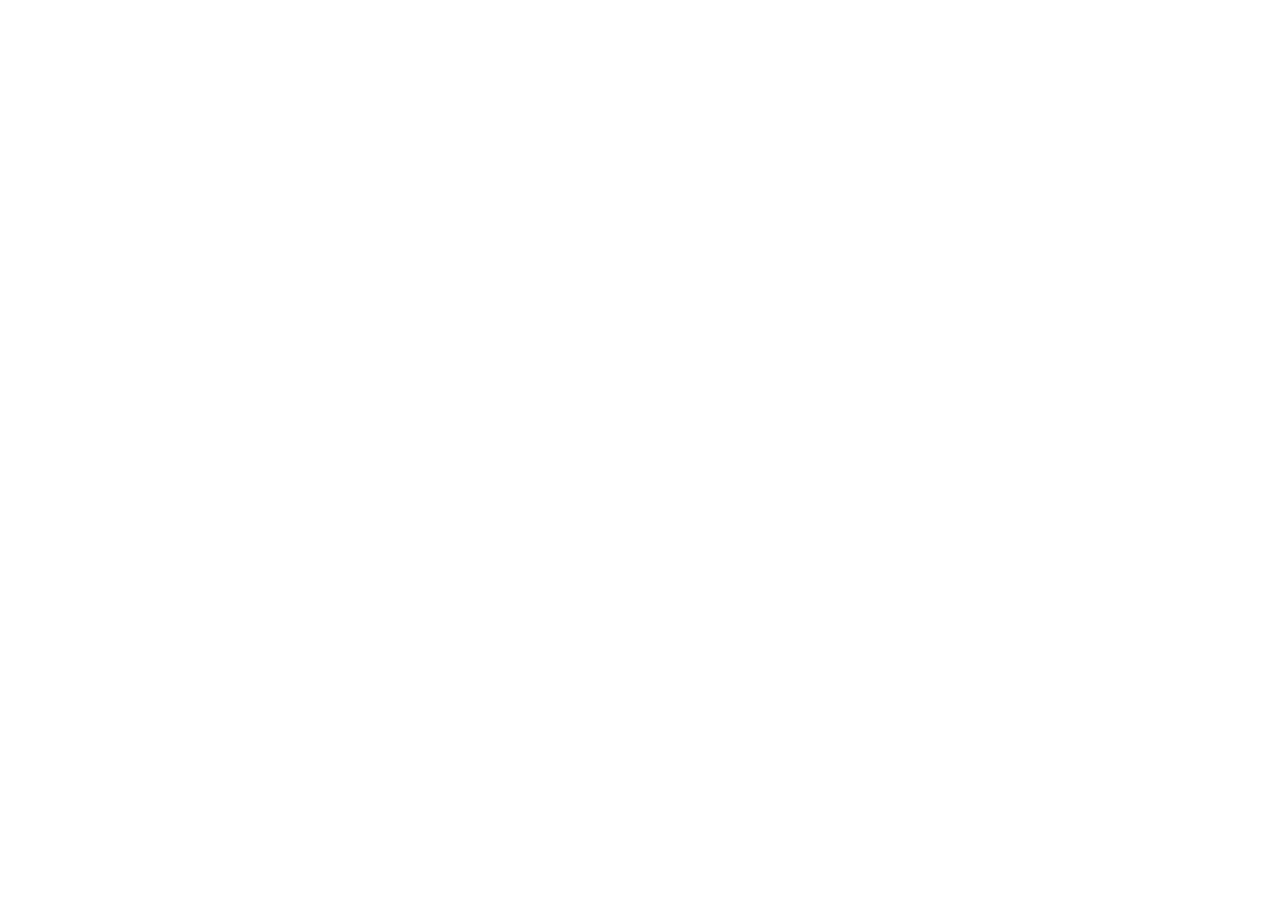
==== plants/index.html @ 45070f8b "init: create new project_plants" ====
<!DOCTYPE html>
<html lang="en">
<head>
    <meta charset="UTF-8">
    <meta http-equiv="X-UA-Compatible" content="IE=edge">
    <meta name="viewport" content="width=device-width, initial-scale=1.0">
    <title>Plants</title>
</head>
<body>
    
</body>
</html>
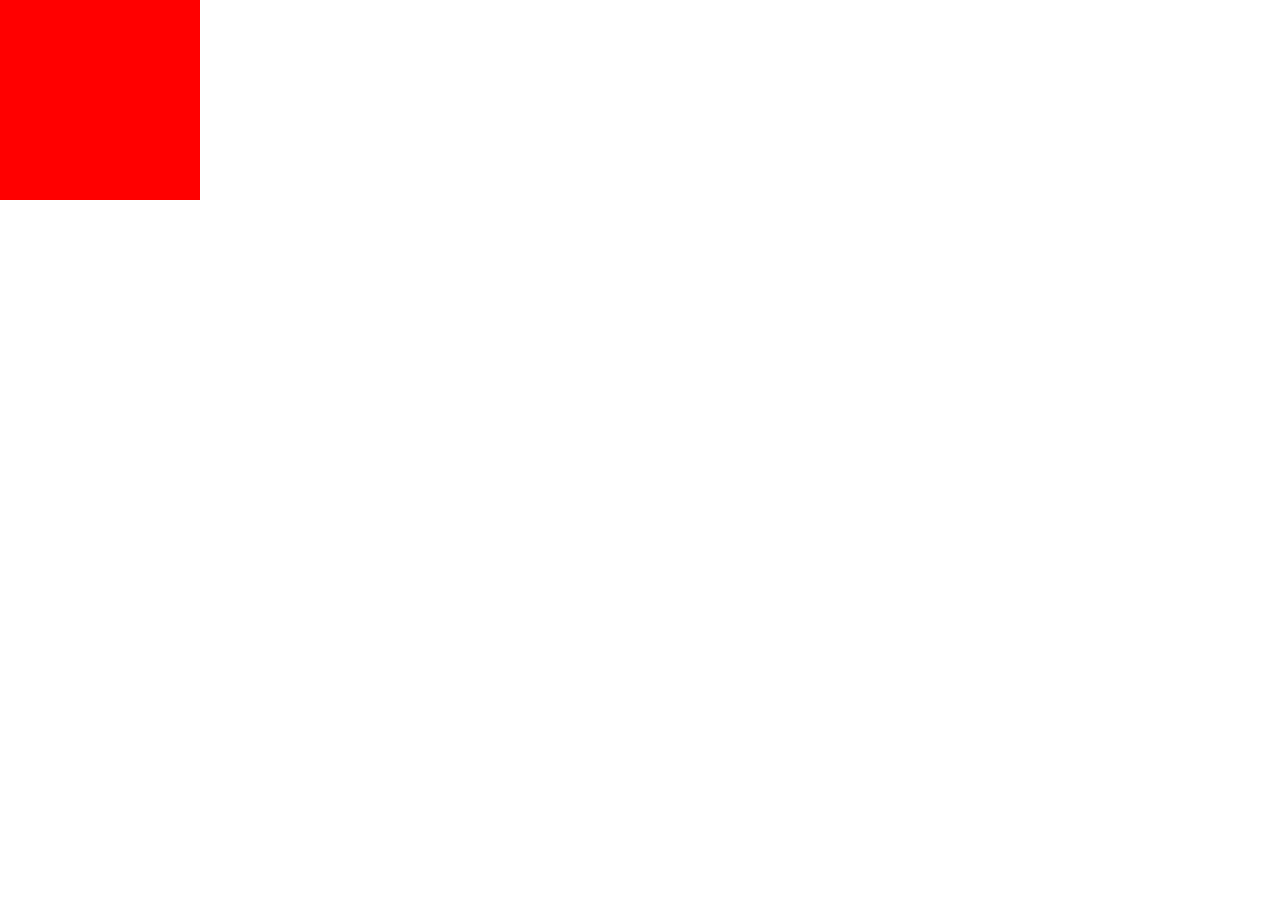
==== commit 74e122db: "init: project editing" ====
--- a/plants/index.html
+++ b/plants/index.html
@@ -5,8 +5,10 @@
     <meta http-equiv="X-UA-Compatible" content="IE=edge">
     <meta name="viewport" content="width=device-width, initial-scale=1.0">
     <title>Plants</title>
+    <link rel="stylesheet" href="reset.css">
+    <link rel="stylesheet" href="style.css">
 </head>
 <body>
-    
+    <div class="a"></div>
 </body>
 </html>
--- a/plants/style.css
+++ b/plants/style.css
@@ -0,0 +1,45 @@
+/* inter-regular - latin */
+@font-face {
+  font-family: 'Inter';
+  font-style: normal;
+  font-weight: 400;
+  src: local(''),
+       url('fonts/inter-v12-latin-regular.woff2') format('woff2'), /* Chrome 26+, Opera 23+, Firefox 39+ */
+       url('fonts/inter-v12-latin-regular.woff') format('woff'); /* Chrome 6+, Firefox 3.6+, IE 9+, Safari 5.1+ */
+}
+/* inter-500 - latin */
+@font-face {
+  font-family: 'Inter';
+  font-style: normal;
+  font-weight: 500;
+  src: local(''),
+       url('fonts/inter-v12-latin-500.woff2') format('woff2'), /* Chrome 26+, Opera 23+, Firefox 39+ */
+       url('fonts/inter-v12-latin-500.woff') format('woff'); /* Chrome 6+, Firefox 3.6+, IE 9+, Safari 5.1+ */
+}
+/* inter-700 - latin */
+@font-face {
+  font-family: 'Inter';
+  font-style: normal;
+  font-weight: 700;
+  src: local(''),
+       url('fonts/inter-v12-latin-700.woff2') format('woff2'), /* Chrome 26+, Opera 23+, Firefox 39+ */
+       url('fonts/inter-v12-latin-700.woff') format('woff'); /* Chrome 6+, Firefox 3.6+, IE 9+, Safari 5.1+ */
+}
+/* inika-regular - latin */
+@font-face {
+    font-family: 'Inika';
+    font-style: normal;
+    font-weight: 400;
+    src: local(''),
+         url('fonts/inika-v21-latin-regular.woff2') format('woff2'), /* Chrome 26+, Opera 23+, Firefox 39+ */
+         url('fonts/inika-v21-latin-regular.woff') format('woff'); /* Chrome 6+, Firefox 3.6+, IE 9+, Safari 5.1+ */
+  }
+  /* inika-700 - latin */
+  @font-face {
+    font-family: 'Inika';
+    font-style: normal;
+    font-weight: 700;
+    src: local(''),
+         url('fonts/inika-v21-latin-700.woff2') format('woff2'), /* Chrome 26+, Opera 23+, Firefox 39+ */
+         url('fonts/inika-v21-latin-700.woff') format('woff'); /* Chrome 6+, Firefox 3.6+, IE 9+, Safari 5.1+ */
+  }
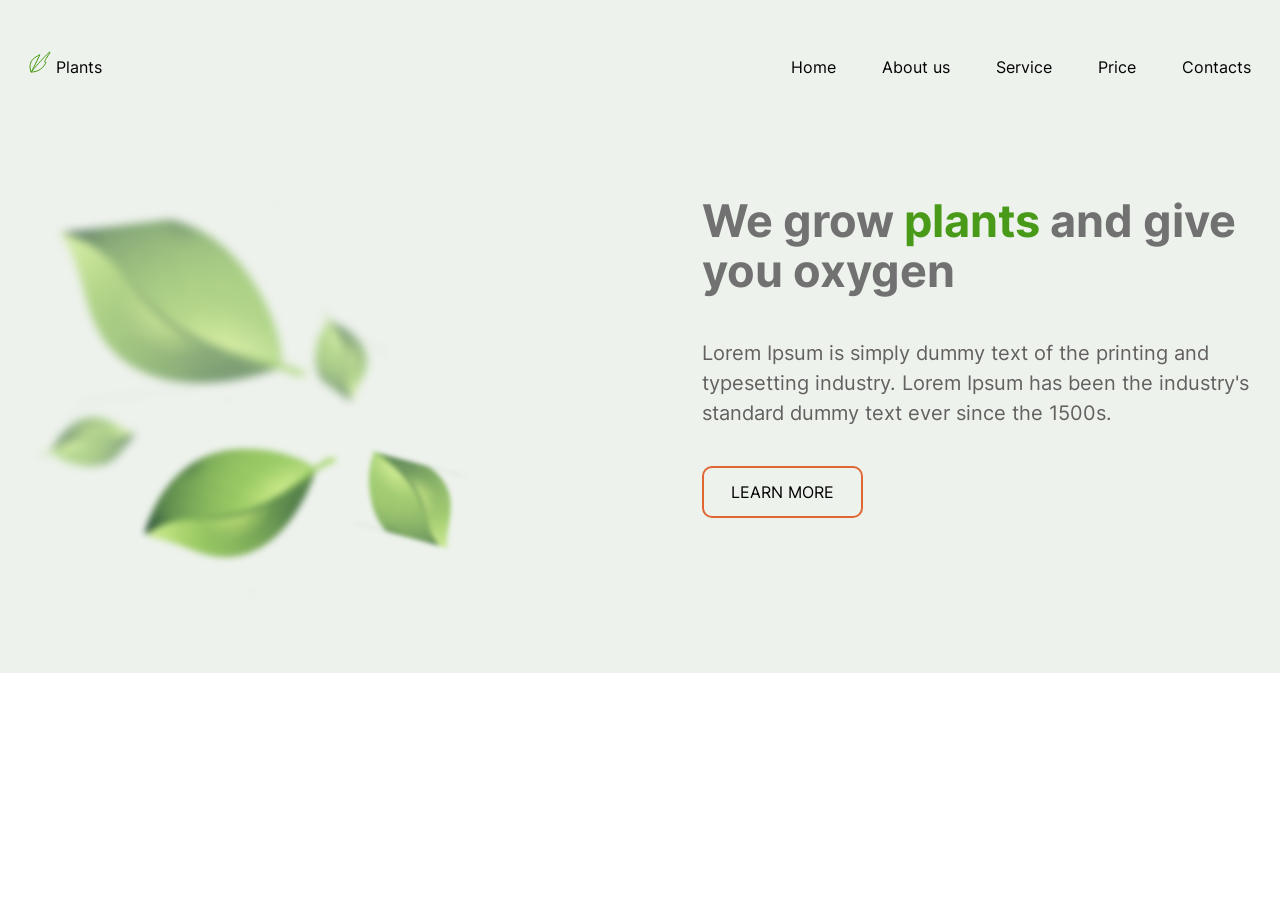
==== commit 6f705438: "feat:create header and intro section" ====
--- a/plants/index.html
+++ b/plants/index.html
@@ -9,6 +9,50 @@
     <link rel="stylesheet" href="style.css">
 </head>
 <body>
-    <div class="a"></div>
+    <header class="header">
+        <div class="wrapper">
+            <div class="header__wrapper">
+                <div class="header__logo">
+                    <a href="#" class="header__logo-link">
+                        <img src="assets/svg/logo_plants.svg" alt="Plants" class="header__logo-pic">
+                        Plants
+                    </a>
+                </div>
+                <nav class="header__nav">
+                    <ul class="header__list">
+                        <li class="header__item">
+                            <a href="#" class="header__link">Home</a>
+                        </li>
+                        <li class="header__item">
+                            <a href="#" class="header__link">About us</a>
+                        </li>
+                        <li class="header__item">
+                            <a href="#" class="header__link">Service</a>
+                        </li>
+                        <li class="header__item">
+                            <a href="#" class="header__link">Price</a>
+                        </li>
+                        <li class="header__item">
+                            <a href="#" class="header__link">Contacts</a>
+                        </li>
+                    </ul>
+                </nav>
+            </div>            
+        </div>
+    </header>
+    <main class="main">
+        <section class="intro">
+            <div class="wrapper">
+                <div class="intro__wrapper">
+                    <div class="intro-img"> <img src="assets/svg/leafs.svg" alt="leafs" class="leafs"></div>                   
+                    <div class="intro__text">
+                        <h1>We grow <span>plants</span> and give you oxygen</h1>
+                        <p class="intro__text-article">Lorem Ipsum is simply dummy text of the printing and typesetting industry. Lorem Ipsum has been the industry's standard dummy text ever since the 1500s.</p>
+                        <a href="#" class="intro-link">LEARN MORE</a>
+                    </div>
+                </div>
+            </div>
+        </section>
+    </main>
 </body>
 </html>
--- a/plants/style.css
+++ b/plants/style.css
@@ -42,4 +42,123 @@
     src: local(''),
          url('fonts/inika-v21-latin-700.woff2') format('woff2'), /* Chrome 26+, Opera 23+, Firefox 39+ */
          url('fonts/inika-v21-latin-700.woff') format('woff'); /* Chrome 6+, Firefox 3.6+, IE 9+, Safari 5.1+ */
-  }+  }
+html {
+    box-sizing: border-box;
+}   
+*, *::before, *::after {
+    box-sizing: inherit;
+}
+body {
+    font-family: 'Inter';
+    font-style: normal;
+    font-weight: 400;
+    font-size: 20px;
+    line-height: 30px;
+    color: #636060;
+
+}
+
+/* Header styles start */
+.header {
+    background: #EDF2EC;
+    font-style: normal;
+    font-weight: 400;
+    font-size: 16px;
+    line-height: 50px;
+    position: fixed;
+    top: 0;
+    left: 0;
+    width: 100%;
+}
+.wrapper {
+    max-width: 1222px;
+    margin: 0 auto;
+}
+.header__wrapper {
+    display: flex;
+    flex-wrap: wrap;
+    justify-content: space-between;
+    padding-top: 42px;
+    padding-bottom: 42px;
+}
+.header__logo-link {
+    color: #010201;
+    text-decoration: none;
+    transition: .5s;
+}
+.header__logo-link:hover, .header__logo-link:focus, .header__logo-link:active {
+    opacity: .75;
+}
+.header__list {
+   display: flex;
+   flex-wrap: wrap;
+   justify-content: space-between; 
+}
+.header__item {    
+   margin-right: 46px;
+}
+.header__item:last-child {
+    margin-right: 0;
+}
+.header__link {
+    color: #010201;
+    text-decoration: none;
+    transition: .5s;
+}
+.header__link:hover, .header__link:focus, .header__link:active {
+    opacity: .75;
+}
+/* Header styles end */
+
+/* Intro styles start */
+.intro {
+    background: #EDF2EC;
+}
+.intro__wrapper {
+    display: flex;
+    /* flex-wrap: wrap; */
+    justify-content: space-between;
+    padding-top: 196px;
+    padding-bottom: 62px;
+    gap: 224.2px;
+}
+.leafs {
+    width: 448.8px;
+    height: 407.36px;
+}
+h1 {
+    font-family: 'Inter';
+    font-style: normal;
+    font-weight: 700;
+    font-size: 45px;
+    line-height: 50px;
+    color: #717171;
+}
+.intro__text span{
+    color:  #499A18;;
+}
+.intro__text-article {
+    padding-top: 42px;
+    padding-bottom: 48px;
+}
+.intro-link {
+    font-family: 'Inter';
+    font-style: normal;
+    font-weight: 400;
+    font-size: 16px;
+    line-height: 20px;
+    text-decoration: none;
+    color: #000000;
+    padding: 14px 27px;
+    border: 2px solid #E06733;
+    border-radius: 10px;
+    transition: 0.5s;
+}
+.intro-link:hover, .intro-link:focus, .intro-link:active {
+    color: #FFFFFF;
+    background: #E06733;
+    border: 2px solid #E06733;
+}
+
+/* Intro styles end */
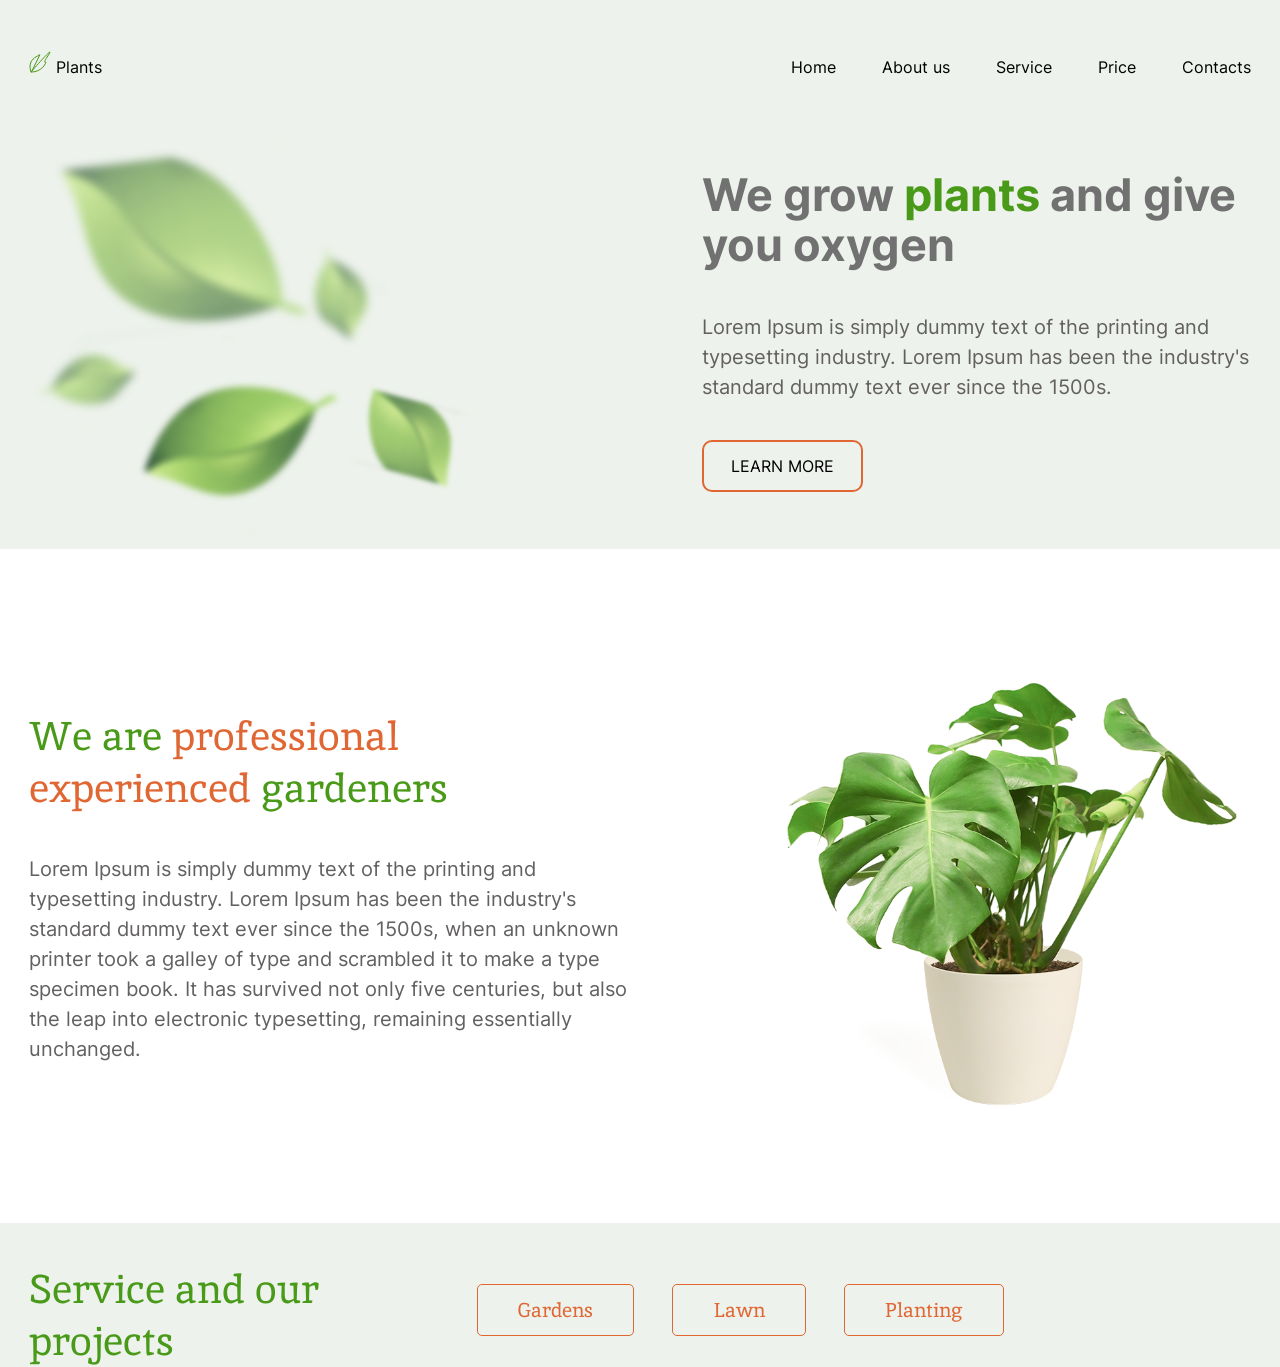
==== commit 71432bc1: "feat:start service section" ====
--- a/plants/index.html
+++ b/plants/index.html
@@ -46,9 +46,42 @@
                 <div class="intro__wrapper">
                     <div class="intro-img"> <img src="assets/svg/leafs.svg" alt="leafs" class="leafs"></div>                   
                     <div class="intro__text">
-                        <h1>We grow <span>plants</span> and give you oxygen</h1>
+                        <h1 class="intro-topic">We grow <span>plants</span> and give you oxygen</h1>
                         <p class="intro__text-article">Lorem Ipsum is simply dummy text of the printing and typesetting industry. Lorem Ipsum has been the industry's standard dummy text ever since the 1500s.</p>
                         <a href="#" class="intro-link">LEARN MORE</a>
+                    </div>
+                </div>
+            </div>
+        </section>
+        <section class="about">
+            <div class="wrapper">
+                <div class="about__wrapper">
+                    <div class="about__text">
+                        <h2 class="about-topic">We are <span>professional experienced</span> gardeners</h2>
+                        <p class="about__text-article">Lorem Ipsum is simply dummy text of the printing and typesetting industry. Lorem Ipsum has been the industry's standard dummy text ever since the 1500s, when an unknown printer took a galley of type and scrambled it to make a type specimen book. It has survived not only five centuries, but also the leap into electronic typesetting, remaining essentially unchanged.</p>
+                    </div>
+                    <div class="about-img"><img src="assets/svg/houseplant.svg" alt="#" class="houseplant"></div>
+                </div>
+            </div>
+        </section>
+        <section class="service">
+            <div class="wrapper">
+                <div class="service_wrapper">
+                    <div class="service__activate">
+                        <h2 class="service__activate-title">Service and our projects</h2>
+                        <div class="service__activate-choise">
+                            <ul class="service__activate-links">
+                                <li class="general-item">
+                                    <a href="#" class="general-link">Gardens</a>
+                                </li>
+                                <li class="general-item">
+                                    <a href="#" class="general-link">Lawn</a>
+                                </li>
+                                <li class="general-item">
+                                    <a href="#" class="general-link">Planting</a>
+                                </li>
+                            </ul>
+                        </div>
                     </div>
                 </div>
             </div>
--- a/plants/style.css
+++ b/plants/style.css
@@ -66,7 +66,6 @@
     font-weight: 400;
     font-size: 16px;
     line-height: 50px;
-    position: fixed;
     top: 0;
     left: 0;
     width: 100%;
@@ -85,10 +84,10 @@
 .header__logo-link {
     color: #010201;
     text-decoration: none;
-    transition: .5s;
+    transition: .3s;
 }
 .header__logo-link:hover, .header__logo-link:focus, .header__logo-link:active {
-    opacity: .75;
+    color: #E06733;
 }
 .header__list {
    display: flex;
@@ -104,10 +103,10 @@
 .header__link {
     color: #010201;
     text-decoration: none;
-    transition: .5s;
+    transition: .3s;
 }
 .header__link:hover, .header__link:focus, .header__link:active {
-    opacity: .75;
+    color: #E06733;
 }
 /* Header styles end */
 
@@ -119,13 +118,14 @@
     display: flex;
     /* flex-wrap: wrap; */
     justify-content: space-between;
-    padding-top: 196px;
-    padding-bottom: 62px;
     gap: 224.2px;
 }
 .leafs {
     width: 448.8px;
     height: 407.36px;
+}
+.intro-topic {
+    padding-top: 36px;
 }
 h1 {
     font-family: 'Inter';
@@ -160,5 +160,76 @@
     background: #E06733;
     border: 2px solid #E06733;
 }
-
-/* Intro styles end */+/* Intro styles end */
+
+/* About styles start */
+.about__wrapper {
+    display: flex;
+    justify-content: space-between;
+    padding-top: 93px;
+    padding-bottom: 94px;
+    gap: 153px;
+}
+.about-topic {
+    padding-top: 68px;
+    padding-bottom: 40px;
+    width: 463px;
+}
+h2 {
+    font-family: 'Inika';
+    font-style: normal;
+    font-weight: 400;
+    font-size: 40px;
+    line-height: 52px;    
+    color: #499A18;
+}
+.about__text span {
+    color: #E06733;
+}
+/* About styles end */
+
+/* Service styles start */
+.service {
+    background: #EDF2EC;
+    padding-top: 40px;
+}
+.service__activate {
+    display: flex;
+    flex-wrap: wrap;
+    justify-content: start;
+    margin-bottom: 90px;
+}
+.service__activate-title {
+    width: 306px;
+    margin-right: 142px;
+}
+.service__activate-choise {
+    text-align: center;
+}
+.service__activate-links {
+    display: flex;
+    flex-wrap: wrap;
+    justify-content: start;
+    gap: 38px;
+    line-height: 94px;
+}
+.general-link {
+    font-family: 'Inika';
+    font-style: normal;
+    font-weight: 400;
+    font-size: 20px;
+    line-height: 26px;
+    color: #E06733;
+    border: 1px solid #E06733;
+    padding: 12px 40px;
+    text-decoration: none;
+    border-radius: 5px;
+}
+.general-link:hover, .general-link:focus, .general-link:active {
+    border: 1px solid #E06733;
+    color: #FFFFFF;
+    background: #E06733;
+
+}
+
+/* Service styles end */
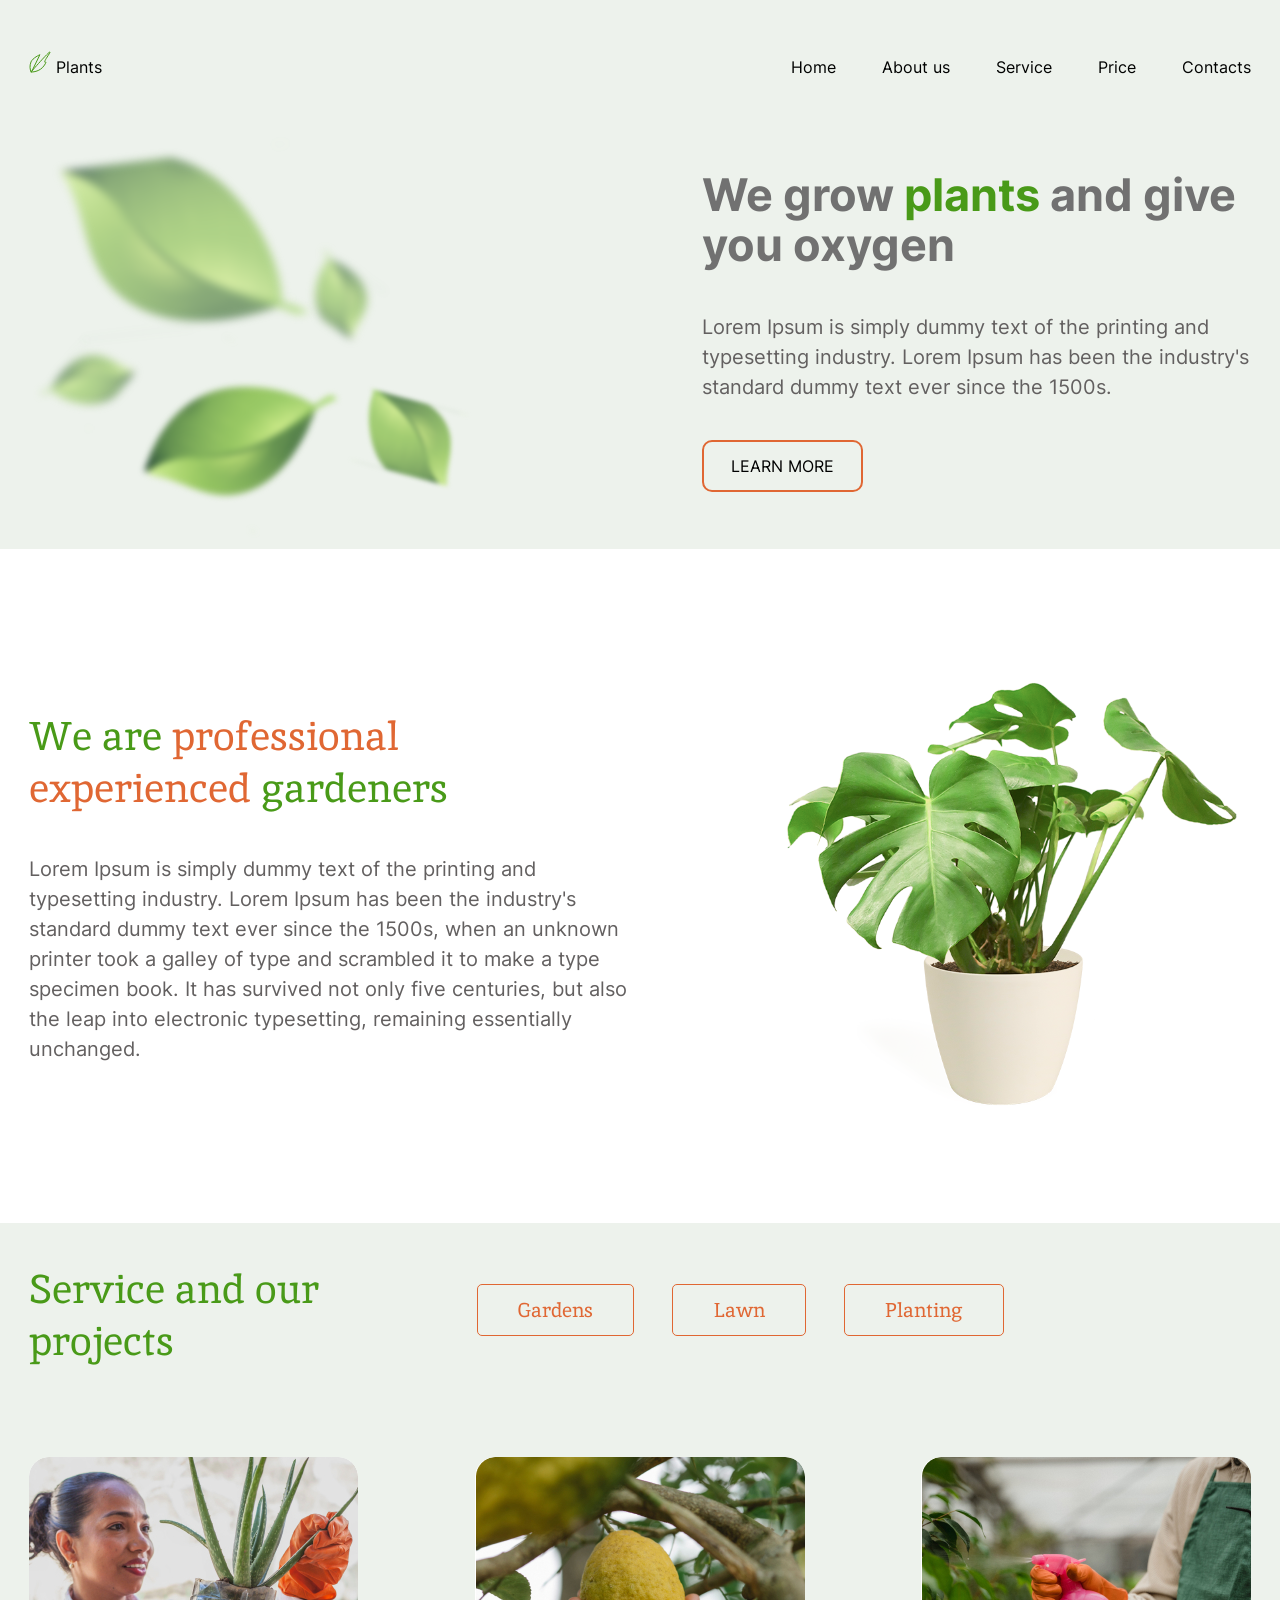
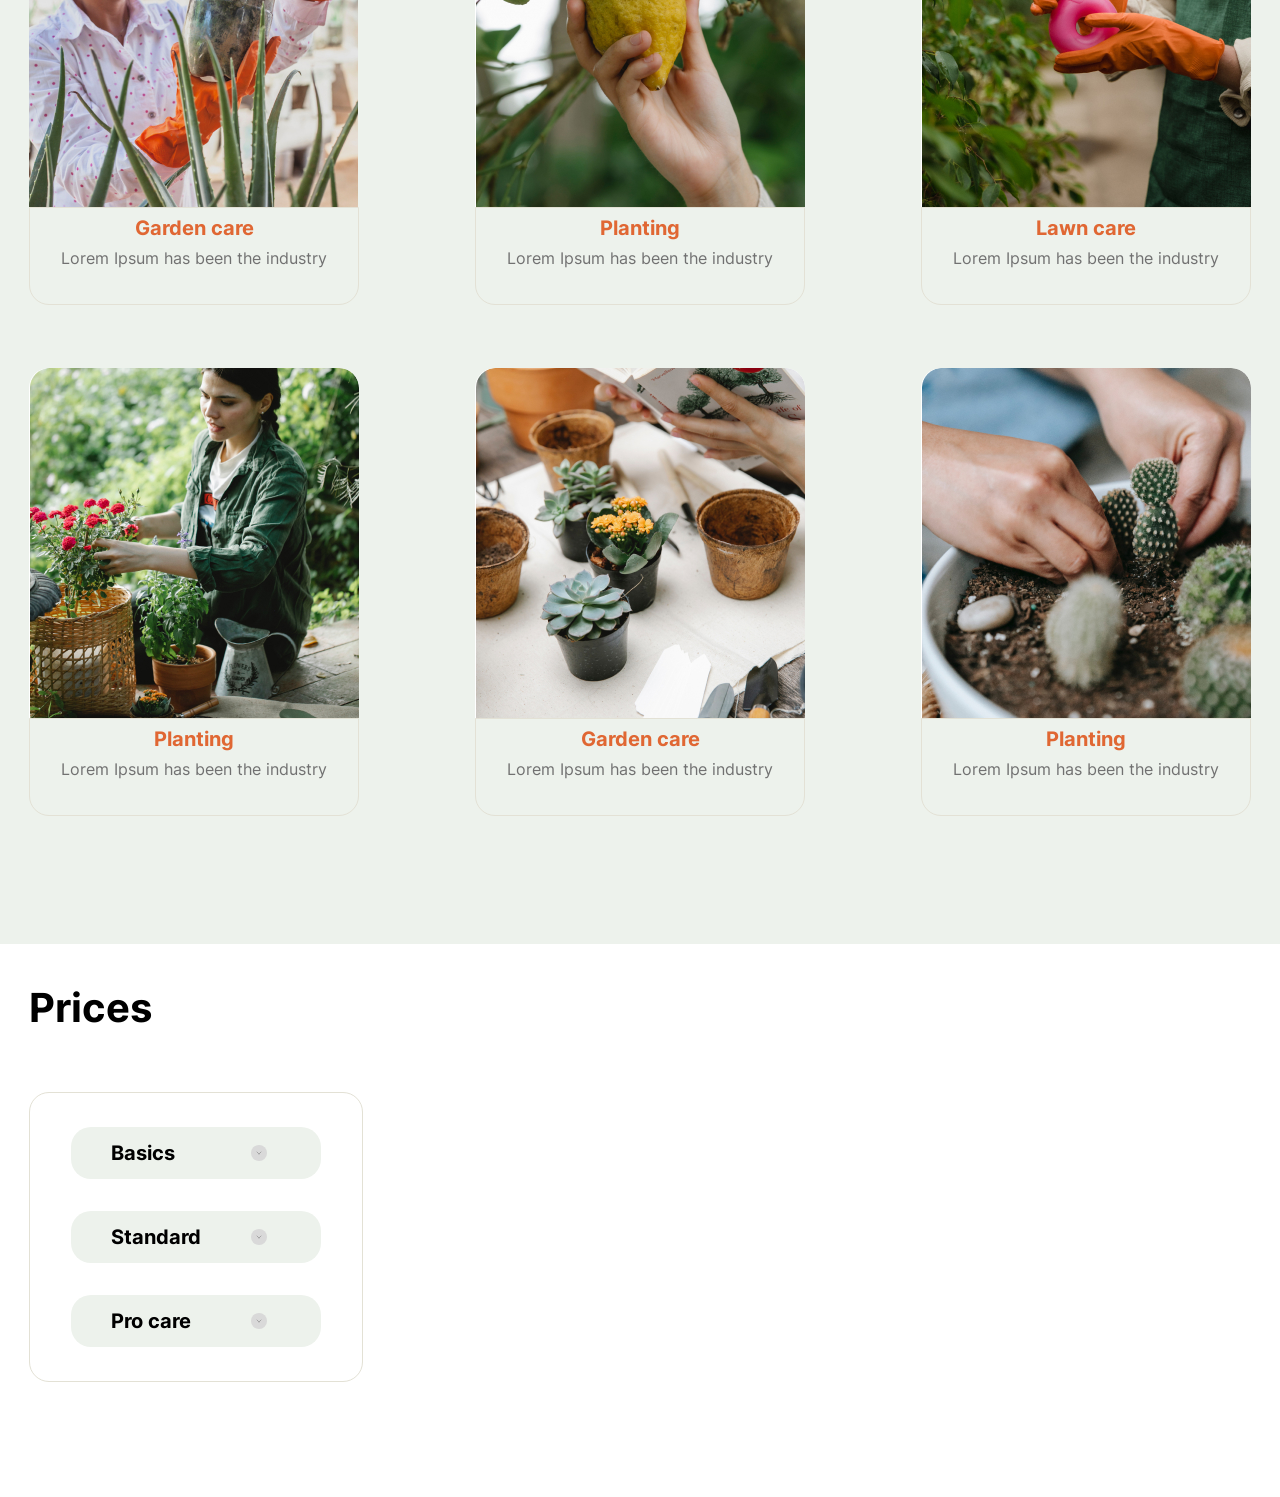
==== commit 6b0c5e64: "feat:create service and start price sections" ====
--- a/plants/index.html
+++ b/plants/index.html
@@ -83,8 +83,64 @@
                             </ul>
                         </div>
                     </div>
+                    <div class="service__cards">
+                        <div class="service__card">
+                            <img src="assets/first.jpg" alt="Garden care" class="service__card-pic">
+                            <div class="service__card-bottom">
+                                <h3 class="service__card-title">Garden care</h3>
+                                <p class="service__card-text">Lorem Ipsum has been the industry</p>
+                            </div>
+                        </div>
+                        <div class="service__card">
+                            <img src="assets/second.jpg" alt="Planting" class="service__card-pic">
+                            <div class="service__card-bottom">
+                                <h3 class="service__card-title">Planting</h3>
+                                <p class="service__card-text">Lorem Ipsum has been the industry</p>
+                            </div>
+                        </div>
+                        <div class="service__card">
+                            <img src="assets/third.jpg" alt="Lawn care" class="service__card-pic">
+                            <div class="service__card-bottom">
+                                <h3 class="service__card-title">Lawn care</h3>
+                                <p class="service__card-text">Lorem Ipsum has been the industry</p>
+                            </div>
+                        </div>
+                        <div class="service__card">
+                            <img src="assets/fourth.jpg" alt="Planting" class="service__card-pic">
+                            <div class="service__card-bottom">
+                                <h3 class="service__card-title">Planting</h3>
+                                <p class="service__card-text">Lorem Ipsum has been the industry</p>
+                            </div>
+                        </div>
+                        <div class="service__card">
+                            <img src="assets/fifth.jpg" alt="Garden care" class="service__card-pic">
+                            <div class="service__card-bottom">
+                                <h3 class="service__card-title">Garden care</h3>
+                                <p class="service__card-text">Lorem Ipsum has been the industry</p>
+                            </div>
+                        </div>
+                        <div class="service__card">
+                            <img src="assets/sixth.jpg" alt="Planting" class="service__card-pic">
+                            <div class="service__card-bottom">
+                                <h3 class="service__card-title">Planting</h3>
+                                <p class="service__card-text">Lorem Ipsum has been the industry</p>
+                            </div>
+                        </div>
+                    </div>
                 </div>
             </div>
+        </section>
+        <section class="prices">
+            <div class="wrapper">
+                <div class="prices__left">
+                    <h2 class="prices__left-title">Prices</h2>
+                    <div class="prices__choise">
+                        <a href="#" class="accordion">Basics</a>                    
+                        <a href="#" class="accordion">Standard</a>                    
+                        <a href="#" class="accordion">Pro care</a>                    
+                    </div>
+                </div>
+            </div>            
         </section>
     </main>
 </body>
--- a/plants/style.css
+++ b/plants/style.css
@@ -192,6 +192,7 @@
 .service {
     background: #EDF2EC;
     padding-top: 40px;
+    padding-bottom: 120px;
 }
 .service__activate {
     display: flex;
@@ -231,5 +232,105 @@
     background: #E06733;
 
 }
-
-/* Service styles end */+.service__cards {
+    display: grid;
+    grid-template-columns: repeat(3, 1fr);
+    grid-gap: 116px;
+    grid-row-gap: 55px;
+}
+
+.service__card-pic {
+    border-radius: 20px 20px 0px 0px;       
+}
+.service__card-bottom {
+    position: relative;
+    bottom: 8px;
+    padding-top: 10px;
+}
+.service__card-title {
+    font-family: 'Inter';
+    font-style: normal;
+    font-weight: 700;
+    font-size: 20px;
+    line-height: 20px;
+    color: #E06733;
+    text-align: center;
+    padding-bottom: 10px;
+}
+.service__card-text {
+    font-family: 'Inter';
+    font-style: normal;
+    font-weight: 400;
+    font-size: 16px;
+    line-height: 20px;
+    color: #717171;
+    text-align: center;
+    padding-bottom: 36px;
+}
+.service__card-bottom {
+    border: 1px solid #E3E1D5;
+    border-radius: 0px 0px 20px 20px;
+}
+/* Service styles end */
+
+/* Prices styles start */
+.prices {
+    padding-top: 40px;
+    padding-bottom: 115px;
+}
+.prices__choise {
+    border: 1px solid #E3E1D5;
+    border-radius: 20px;
+    width: 334px;
+    padding: 34px 41px 2px 41px;
+}
+.prices__left-title {
+    font-family: 'Inter';
+    font-style: normal;
+    font-weight: 700;
+    font-size: 40px;
+    line-height: 48px;
+    color: #000000;
+    padding-bottom: 60px;
+}
+.prices__choise {
+    display: flex;
+    flex-direction: column;
+    
+}
+.accordion {
+    width: 250px;
+    margin-bottom: 32px;
+    display: inline-block;
+    padding-right: 105px;
+    font-family: 'Inter';
+    font-style: normal;
+    font-weight: 700;
+    font-size: 20px;
+    line-height: 20px;
+    color: #000000;
+    text-decoration: none;
+    position: relative;
+    background: #EDF2EC;
+    border-radius: 20px;
+    padding: 16px 105px 16px 40px;
+
+}
+.active, .accordion:hover {
+  background: #D6E7D2;
+}
+.accordion::before {
+    content: "";
+    position: absolute;
+    width: 16px;
+    height: 16px;
+    border-radius: 50%;
+    background: #D9D9D9;
+    background-image: url(assets/svg/arrow.svg);
+    left: 180px;   
+    bottom: 18px;
+    background-repeat:no-repeat;
+	background-position:center center;    
+}
+
+/* Prices styles end */
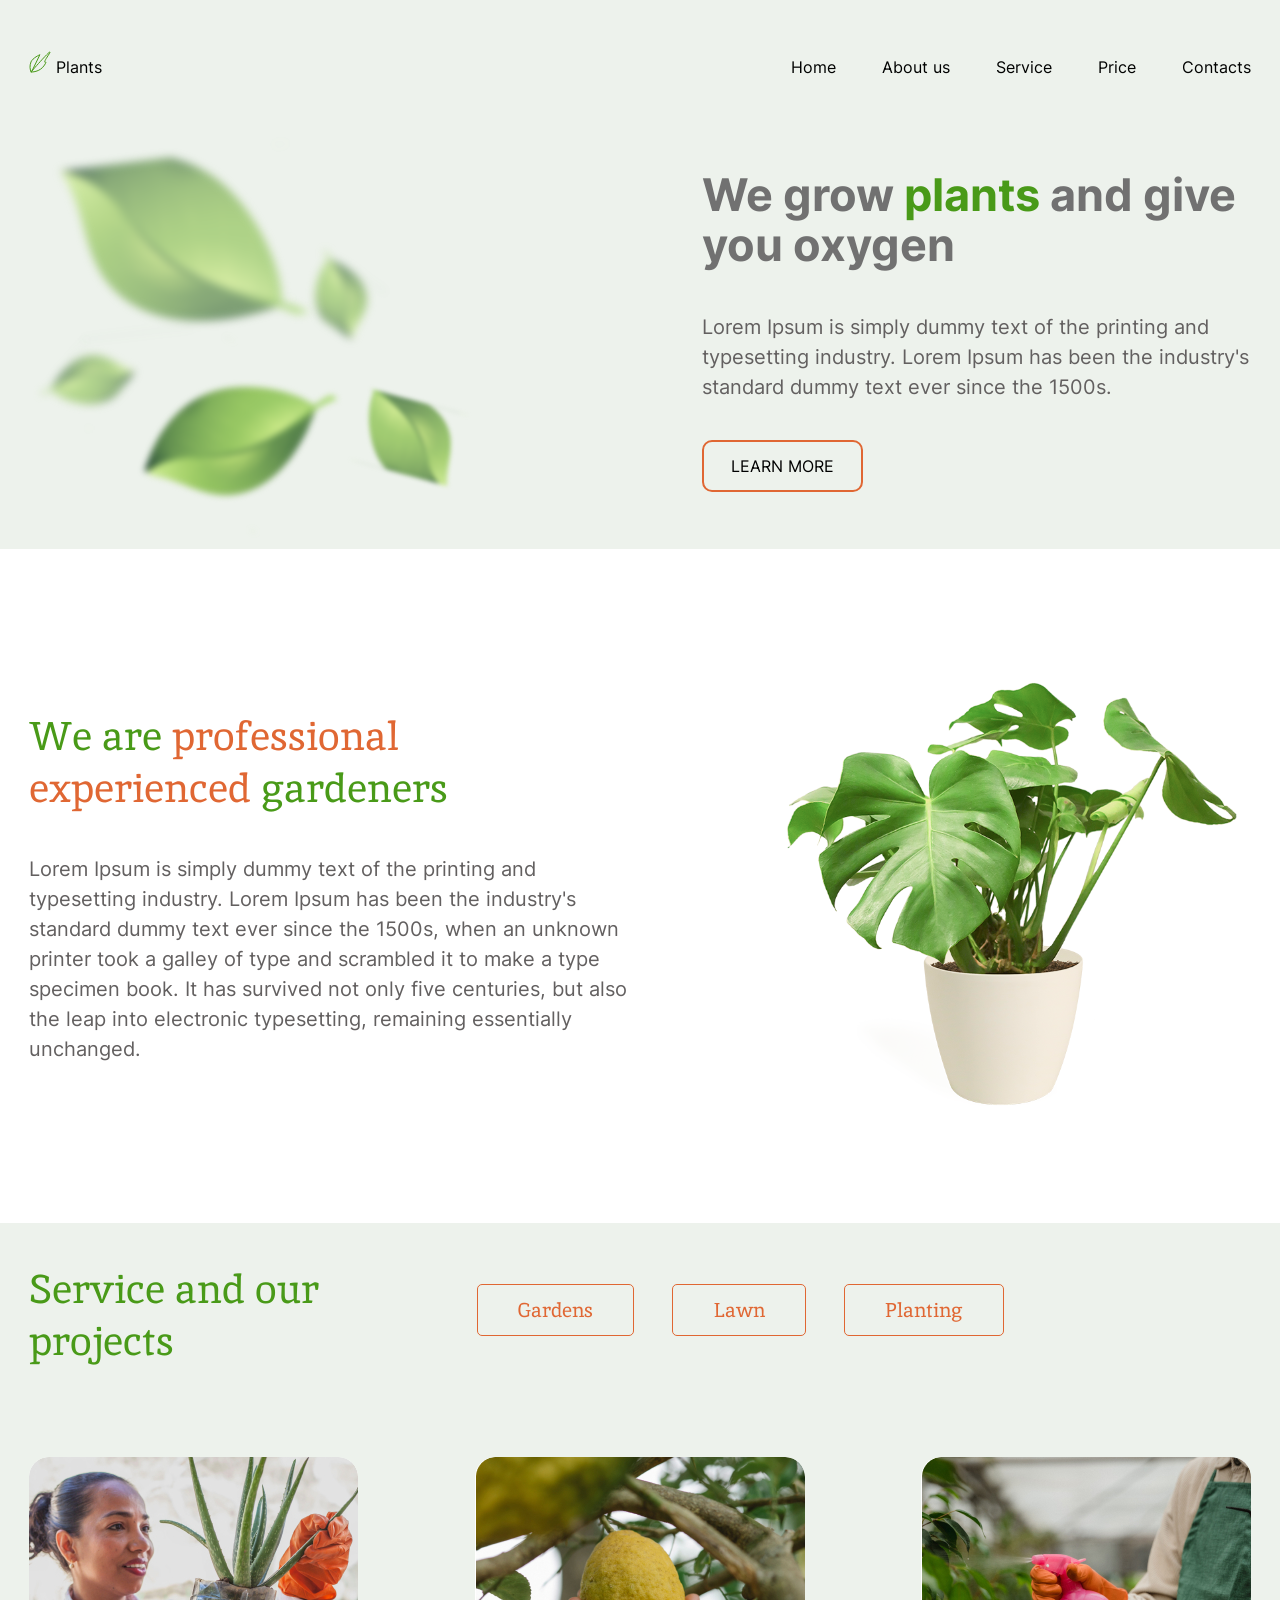
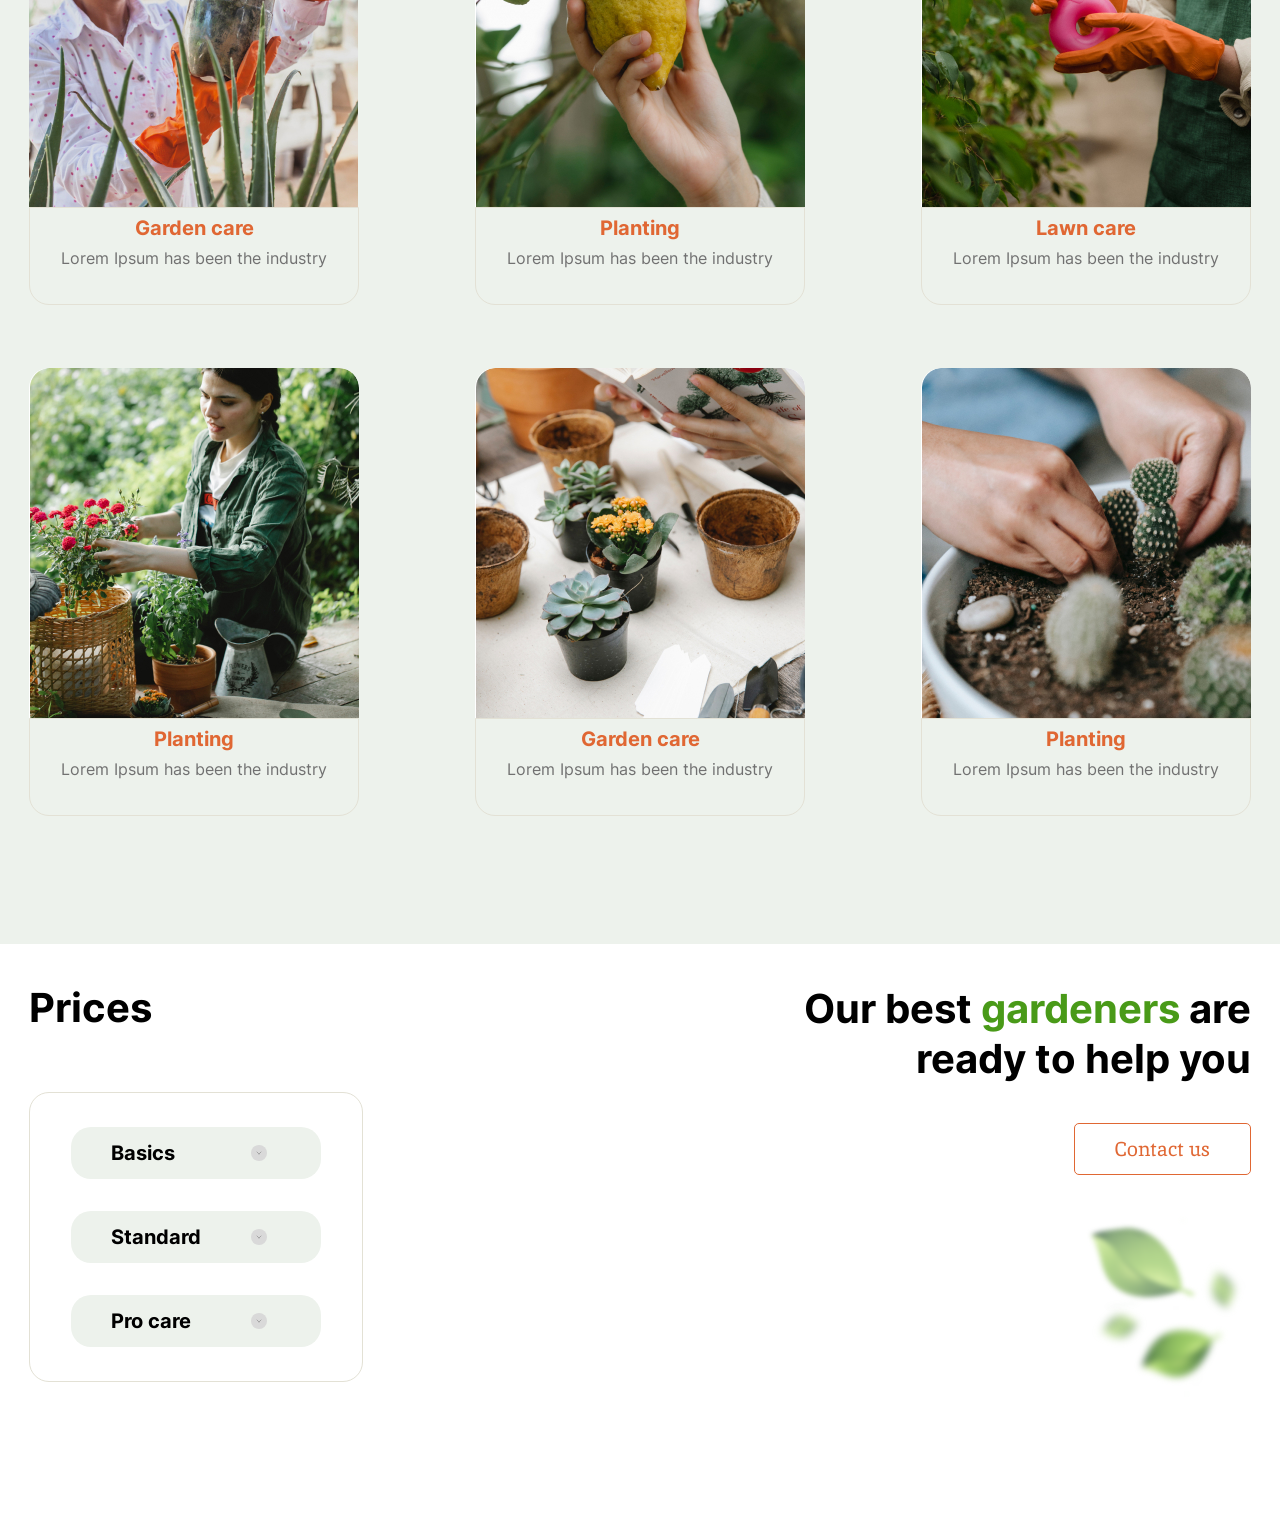
==== commit 15229073: "feat:finish price section" ====
--- a/plants/index.html
+++ b/plants/index.html
@@ -132,14 +132,55 @@
         </section>
         <section class="prices">
             <div class="wrapper">
-                <div class="prices__left">
-                    <h2 class="prices__left-title">Prices</h2>
-                    <div class="prices__choise">
-                        <a href="#" class="accordion">Basics</a>                    
-                        <a href="#" class="accordion">Standard</a>                    
-                        <a href="#" class="accordion">Pro care</a>                    
+                <div class="prices__wrapper">
+                    <div class="prices__left">
+                        <h2 class="prices__left-title">Prices</h2>
+                        <div class="prices__choise">
+                            <a href="#" class="accordion">Basics</a>
+                            <div class="accodion__card">
+                                <a href="#" class="accordion-link">Basics</a>
+                                <p class="accordion-text">
+                                    Release of Letraset sheets containing Lorem Ipsum passages, and more recently
+                                </p>
+                                <p class="accordion__price-text">
+                                   <span>$15</span> / per hour
+                                </p>
+                                <a href="#" class="accordion__card-link">Order</a>
+                            </div>                    
+                            <a href="#" class="accordion">Standard</a> 
+                            <div class="accodion__card">
+                                <a href="#" class="accordion-link">Standard</a>
+                                <p class="accordion-text">
+                                    Release of Letraset sheets containing Lorem Ipsum passages, and more recently
+                                </p>
+                                <p class="accordion__price-text">
+                                   <span>$25</span> / per hour
+                                </p>
+                                <a href="#" class="accordion__card-link">Order</a>
+                            </div>                                       
+                            <a href="#" class="accordion">Pro care</a> 
+                            <div class="accodion__card">
+                                <a href="#" class="accordion-link">Pro care</a>
+                                <p class="accordion-text">
+                                    Release of Letraset sheets containing Lorem Ipsum passages, and more recently
+                                </p>
+                                <p class="accordion__price-text">
+                                   <span>$35</span> / per hour
+                                </p>
+                                <a href="#" class="accordion__card-link">Order</a>
+                            </div>                                       
+                        </div>
                     </div>
-                </div>
+                    <div class="prices__right">
+                        <h2 class="prices__right-title">Our best <span>gardeners</span> are ready to help you</h2>  
+                        <div class="contact-link">
+                            <a href="#" class="general-link">Contact us</a>
+                        </div>                        
+                        <div class="leafs__small-pic">
+                            <img src="assets/svg/leafs_small.svg" alt="leafs" class="leafs__small">
+                        </div>
+                    </div>
+                </div>                
             </div>            
         </section>
     </main>
--- a/plants/style.css
+++ b/plants/style.css
@@ -278,6 +278,10 @@
     padding-top: 40px;
     padding-bottom: 115px;
 }
+.prices__wrapper {
+    display: flex;
+    justify-content: space-between;
+}
 .prices__choise {
     border: 1px solid #E3E1D5;
     border-radius: 20px;
@@ -314,7 +318,6 @@
     background: #EDF2EC;
     border-radius: 20px;
     padding: 16px 105px 16px 40px;
-
 }
 .active, .accordion:hover {
   background: #D6E7D2;
@@ -332,5 +335,104 @@
     background-repeat:no-repeat;
 	background-position:center center;    
 }
-
+.accodion__card {
+    background: #D6E7D2;
+    border-radius: 20px;
+    padding-bottom: 12px;
+    margin-bottom: 32px;
+    display: none;
+}
+.accordion-link {
+    width: 250px;
+    display: inline-block;
+    padding-right: 105px;
+    font-family: 'Inter';
+    font-style: normal;
+    font-weight: 700;
+    font-size: 20px;
+    line-height: 20px;
+    color: #000000;
+    text-decoration: none;
+    position: relative;    
+    padding: 16px 105px 12px 40px;
+}
+.accordion-link::before {
+    content: "";
+    position: absolute;
+    width: 16px;
+    height: 16px;
+    border-radius: 50%;
+    background: #AEA1A1;;
+    background-image: url(assets/svg/arrow_top.svg);
+    left: 180px;   
+    bottom: 18px;
+    background-repeat:no-repeat;
+	background-position:center center;    
+}
+.accordion-text {
+    width: 169px;
+    border-top: 0.5px solid #AEA1A1;
+    padding: 6.5px 0px 6px 0px;
+    margin-left: 40px;
+    font-family: 'Inter';
+    font-style: normal;
+    font-weight: 300;
+    font-size: 10px;
+    line-height: 10px;
+    color: #717171;
+}
+.accordion__price-text {
+    font-family: 'Inter';
+    font-style: normal;
+    font-weight: 400;
+    font-size: 12px;
+    line-height: 20px;
+    color: #000000;
+    margin-left: 40px;
+}
+.accordion__price-text span {
+    font-weight: 700;
+    font-size: 12px;
+    line-height: 20px;
+    color: #E06733;
+}
+.accordion__card-link {
+    background: #FFFFFF;
+    border-radius: 10px;
+    font-family: 'Inter';
+    font-style: normal;
+    font-weight: 700;
+    font-size: 14px;
+    line-height: 20px;
+    color: #717171;
+    padding: 3px 20px;
+    margin-left: 39px;
+    text-decoration: none;
+}
+.accordion__card-link:hover {
+    opacity: .85;
+}
+.prices__right {
+    width: 452px;
+}
+.prices__right-title {
+    font-family: 'Inter';
+    font-style: normal;
+    font-weight: 700;
+    font-size: 40px;
+    line-height: 50px;
+    text-align: right;
+    color: #000000;
+    padding-bottom: 50px;
+}
+.prices__right-title span {
+    color: #499A18;
+}
+.contact-link {
+    text-align: right;
+    padding-bottom: 51px;
+}
+.leafs__small-pic {
+    text-align: right;
+}
 /* Prices styles end */
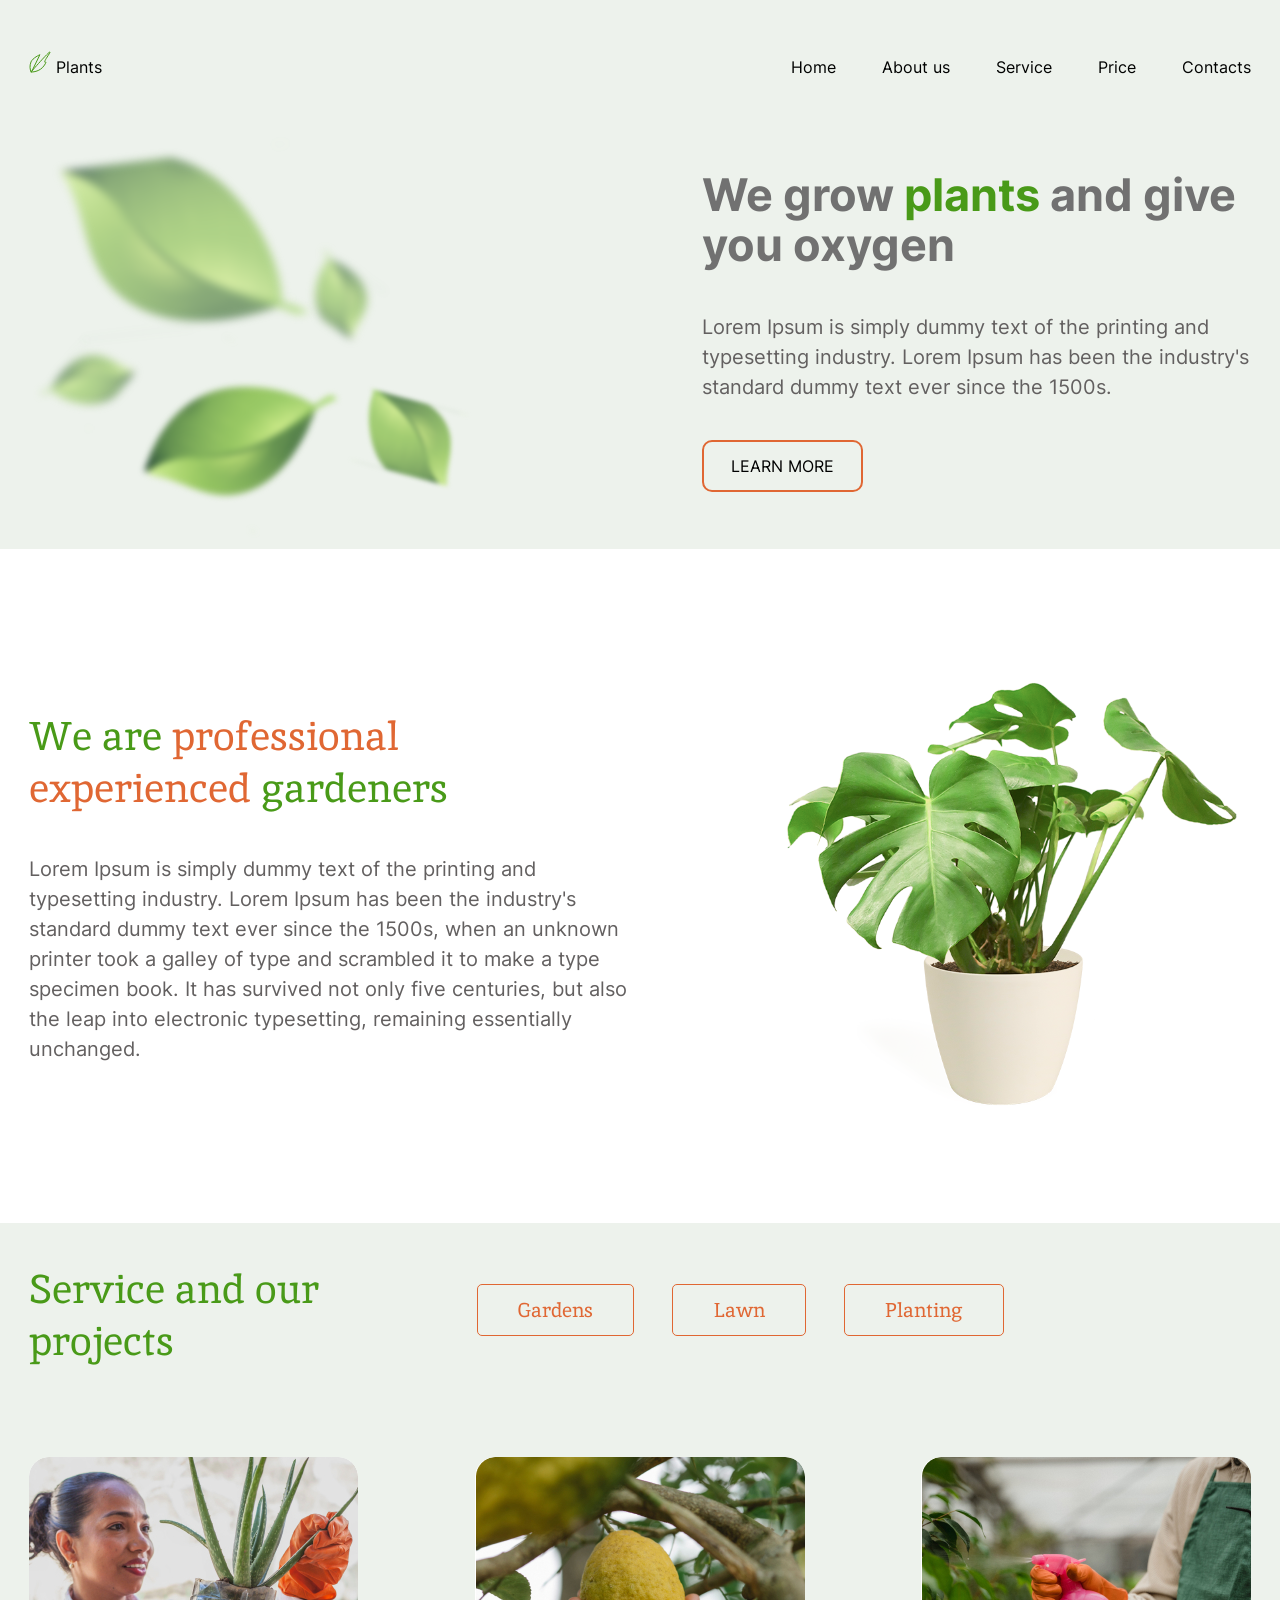
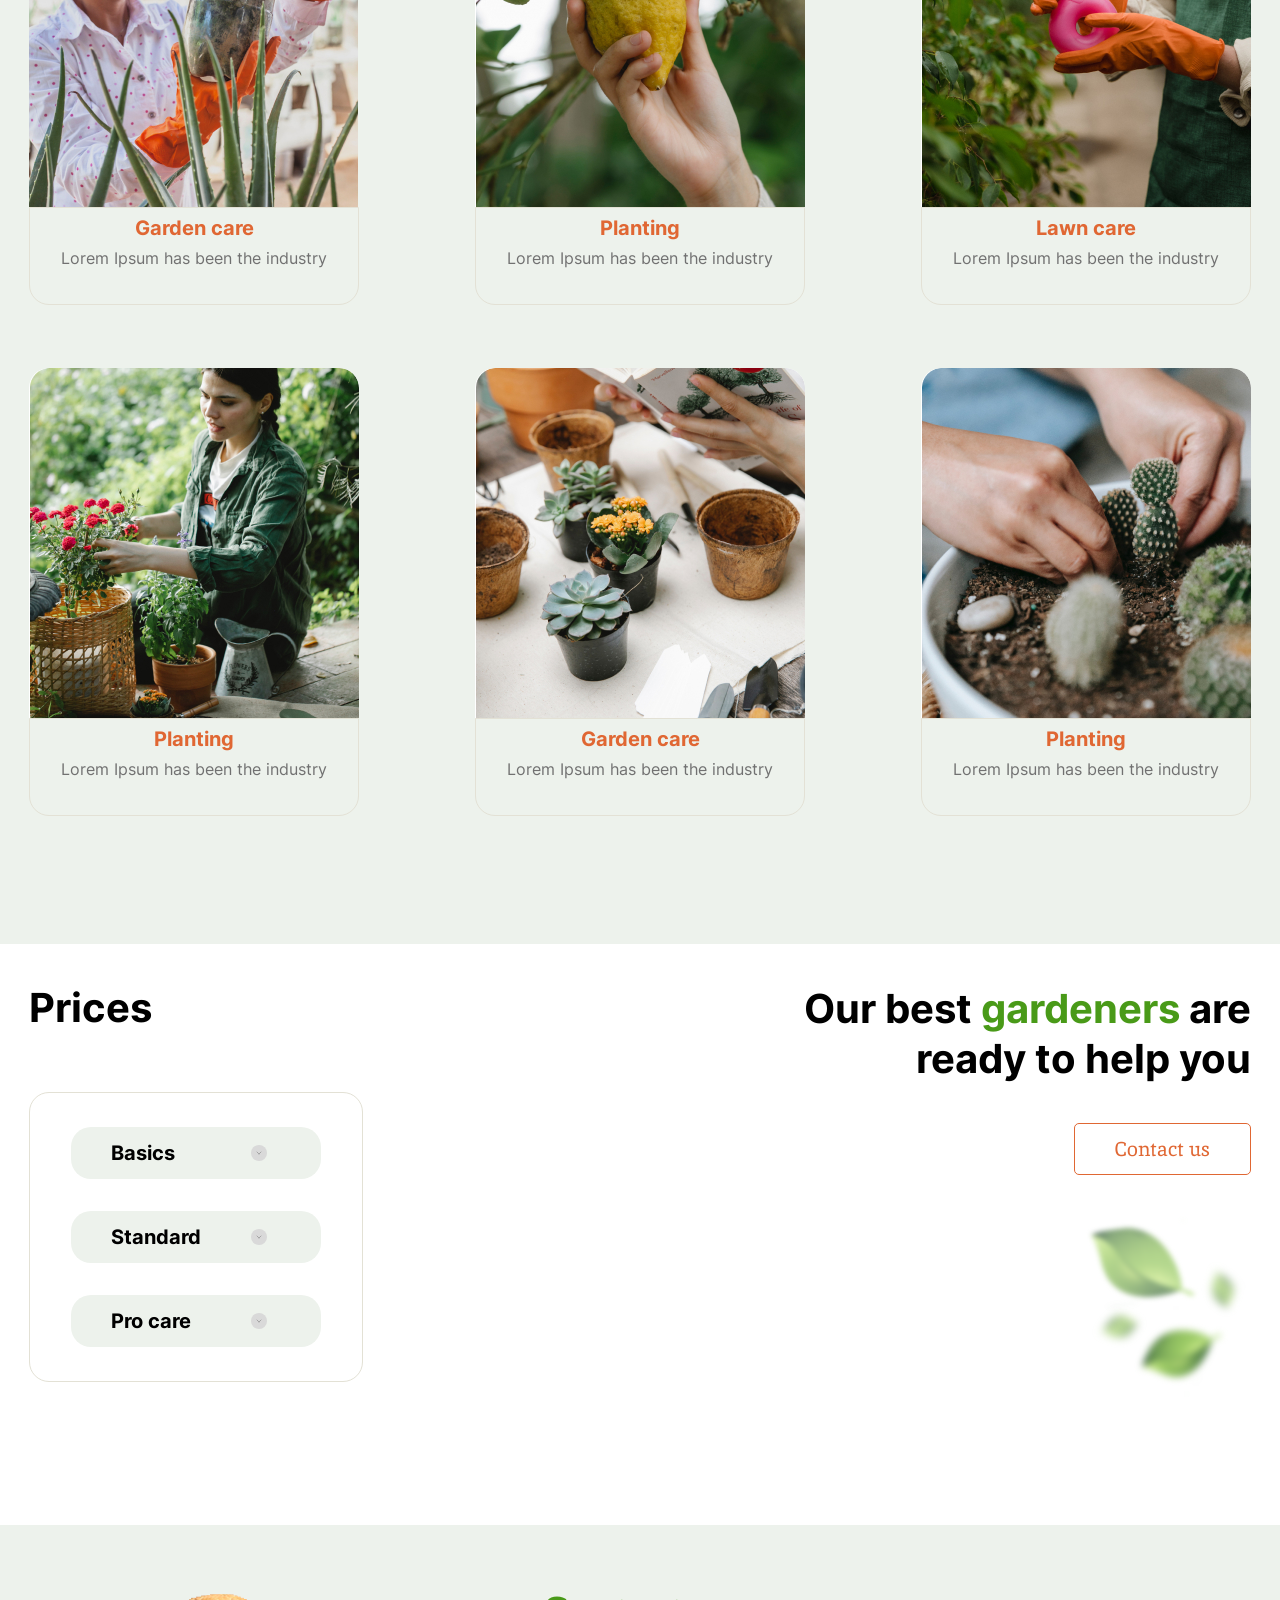
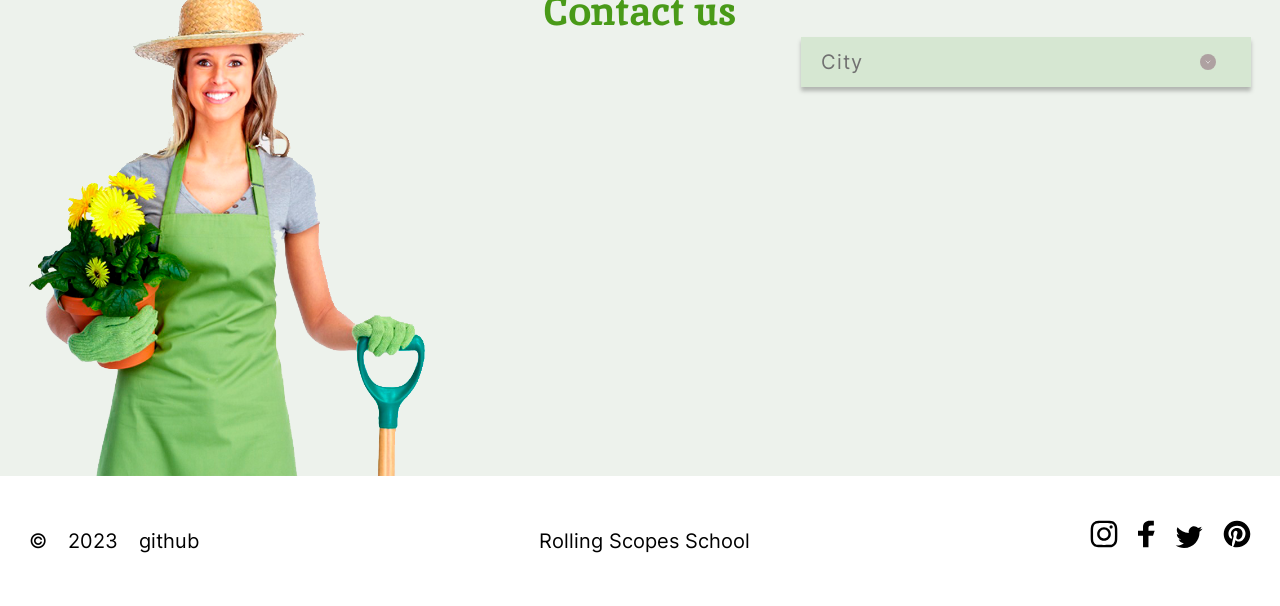
==== commit b46b6e87: "feat:finish html and css project plants" ====
--- a/plants/index.html
+++ b/plants/index.html
@@ -183,6 +183,53 @@
                 </div>                
             </div>            
         </section>
+        <section class="contact">
+            <div class="wrapper">
+                <div class="contact__wrapper">
+                    <div class="contact__content">
+                        <h2 class="contact-title">
+                            Contact us
+                        </h2>
+                        <button class="contact-btn">
+                            City
+                            <img src="assets/svg/contact_arrow_down.svg" alt="" class="arrow__down">
+                        </button>
+                        <!-- <button class="contact-btn active">
+                            City
+                            <img src="assets/svg/contact_arrow_up.svg" alt="" class="arrow__down">
+                        </button> -->
+                    </div>                    
+                    <img src="assets/svg/contact_woman.svg" alt="" class="contact__woman">
+                </div>
+            </div>
+        </section>
     </main>
+    <footer class="footer">
+        <div class="wrapper">
+            <div class="footer__wrapper">
+                <p class="git__logo"><a href="https://github.com/yashaskor" class="git__logo-link">© 2023 github</a></p>
+                <div class="rs">
+                    <a href="https://rs.school/js/" class="rs-link">Rolling Scopes School</a>
+                </div>
+                <nav class="footer__nav">
+                    <ul class="footer__list">
+                        <li class="footer__item">
+                            <a href="https://www.instagram.com/" class="footer-link"><img src="assets/svg/insta.svg" alt="Instagram"></a>
+                        </li>
+                        <li class="footer__item">
+                            <a href="https://www.facebook.com/" class="footer-link"><img src="assets/svg/facebook.svg" alt="Facebook"></a>
+                        </li>
+                        <li class="footer__item">
+                            <a href="https://www.twitter.com/" class="footer-link"><img src="assets/svg/twitter.svg" alt="Twitter"></a>
+                        </li>
+                        <li class="footer__item">
+                            <a href="https://www.pinterest.com/" class="footer-link"><img src="assets/svg/pinterest.svg" alt="Pinterest"></a>
+                        </li>
+                    </ul>
+                </nav>
+            </div>
+        </div>
+        
+    </footer>
 </body>
 </html>
--- a/plants/style.css
+++ b/plants/style.css
@@ -230,7 +230,6 @@
     border: 1px solid #E06733;
     color: #FFFFFF;
     background: #E06733;
-
 }
 .service__cards {
     display: grid;
@@ -280,6 +279,7 @@
 }
 .prices__wrapper {
     display: flex;
+    flex-wrap: wrap;
     justify-content: space-between;
 }
 .prices__choise {
@@ -408,6 +408,7 @@
     padding: 3px 20px;
     margin-left: 39px;
     text-decoration: none;
+    transition: 0.2s;
 }
 .accordion__card-link:hover {
     opacity: .85;
@@ -435,4 +436,92 @@
 .leafs__small-pic {
     text-align: right;
 }
-/* Prices styles end */+/* Prices styles end */
+
+/* Contact us styles start */
+
+.contact {
+    padding-top: 60px;
+    background: #EDF2EC;
+}
+.contact__wrapper {
+    position: relative;
+    padding-bottom: 439px;
+}
+.contact-title {
+    font-style: normal;
+    font-weight: 700;
+    font-size: 40px;
+    line-height: 52px;
+    color: #499A18;
+    text-align: center;
+}
+.contact-btn {
+    font-family: 'Inter';
+    font-style: normal;
+    font-weight: 400;
+    font-size: 20px;
+    line-height: 40px;
+    letter-spacing: 0.05em;
+    color: #717171;
+    background: #D6E7D2;
+    box-shadow: 0px 4px 4px rgba(0, 0, 0, 0.25);
+    border: none;    
+    padding: 5px 35px 5px 20px;    
+    float: right;
+    width: 450px;
+    display: flex;
+    justify-content: space-between;
+    align-items: center;
+}
+.contact-btn active {
+    background: #C1E698;
+    border: 1px solid #D6E7D2;
+    box-shadow: none;
+    display: none;
+}
+/* .contact-btn:hover, .contact-btn:focus, .contact-btn:active {
+    background: #C1E698;
+    border: 1px solid #D6E7D2;
+    box-shadow: none;
+} */
+.contact__woman {
+    position: absolute;
+    bottom: 0;
+    left: 0;
+}
+/* Contact us styles end */
+
+/* Footer styles start */
+
+.footer {
+    padding: 40px 0;    
+}
+.footer__wrapper {
+    display: flex;
+    justify-content: space-between;
+    flex-wrap: wrap;
+}
+.footer__wrapper a {
+    font-family: 'Inter';
+    font-style: normal;
+    font-weight: 400;
+    font-size: 20px;
+    line-height: 50px;
+    color: #000000;
+    text-decoration: none;
+    transition: .3s;
+}
+.footer__wrapper a:hover {
+    opacity: .75;
+}
+.git__logo-link {
+    word-spacing: 15px;
+}
+.footer__list {
+    display: flex;
+    justify-content: space-between;
+    gap: 20px;
+}
+
+/* Footer styles end */
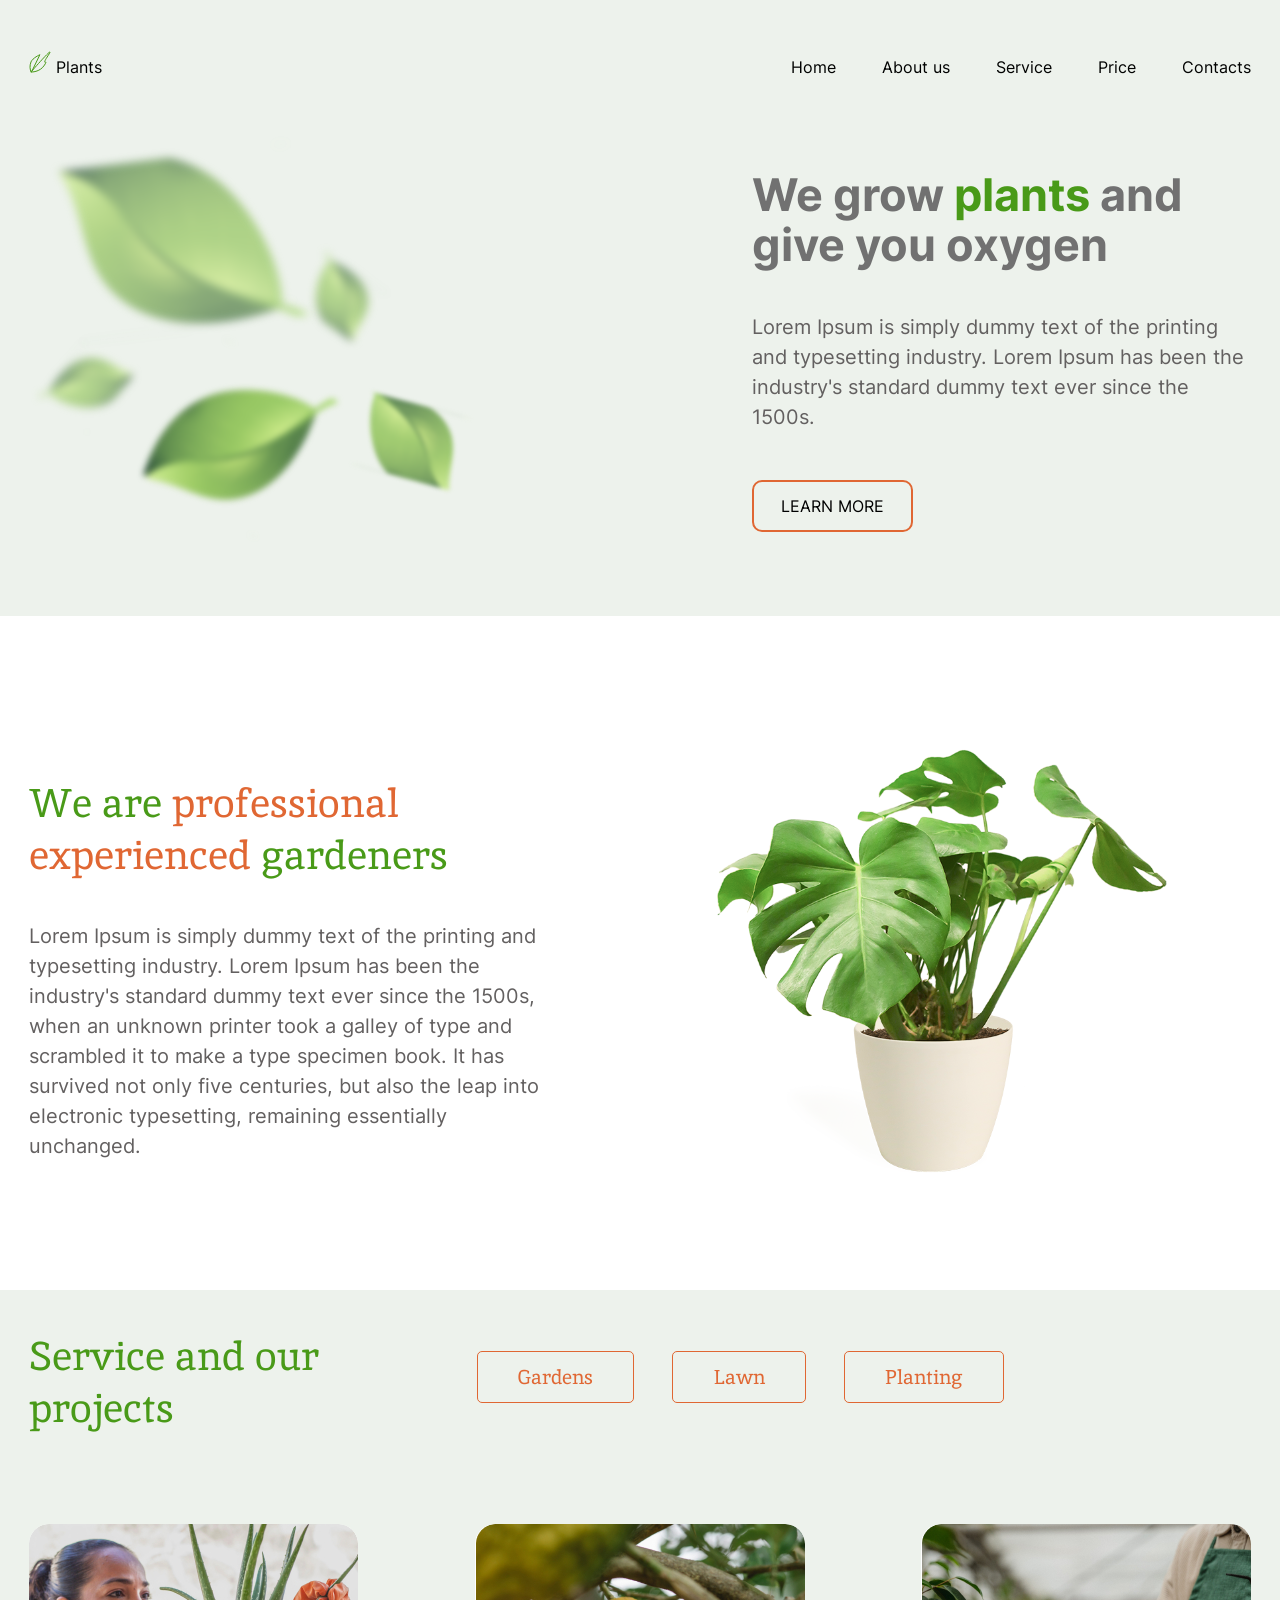
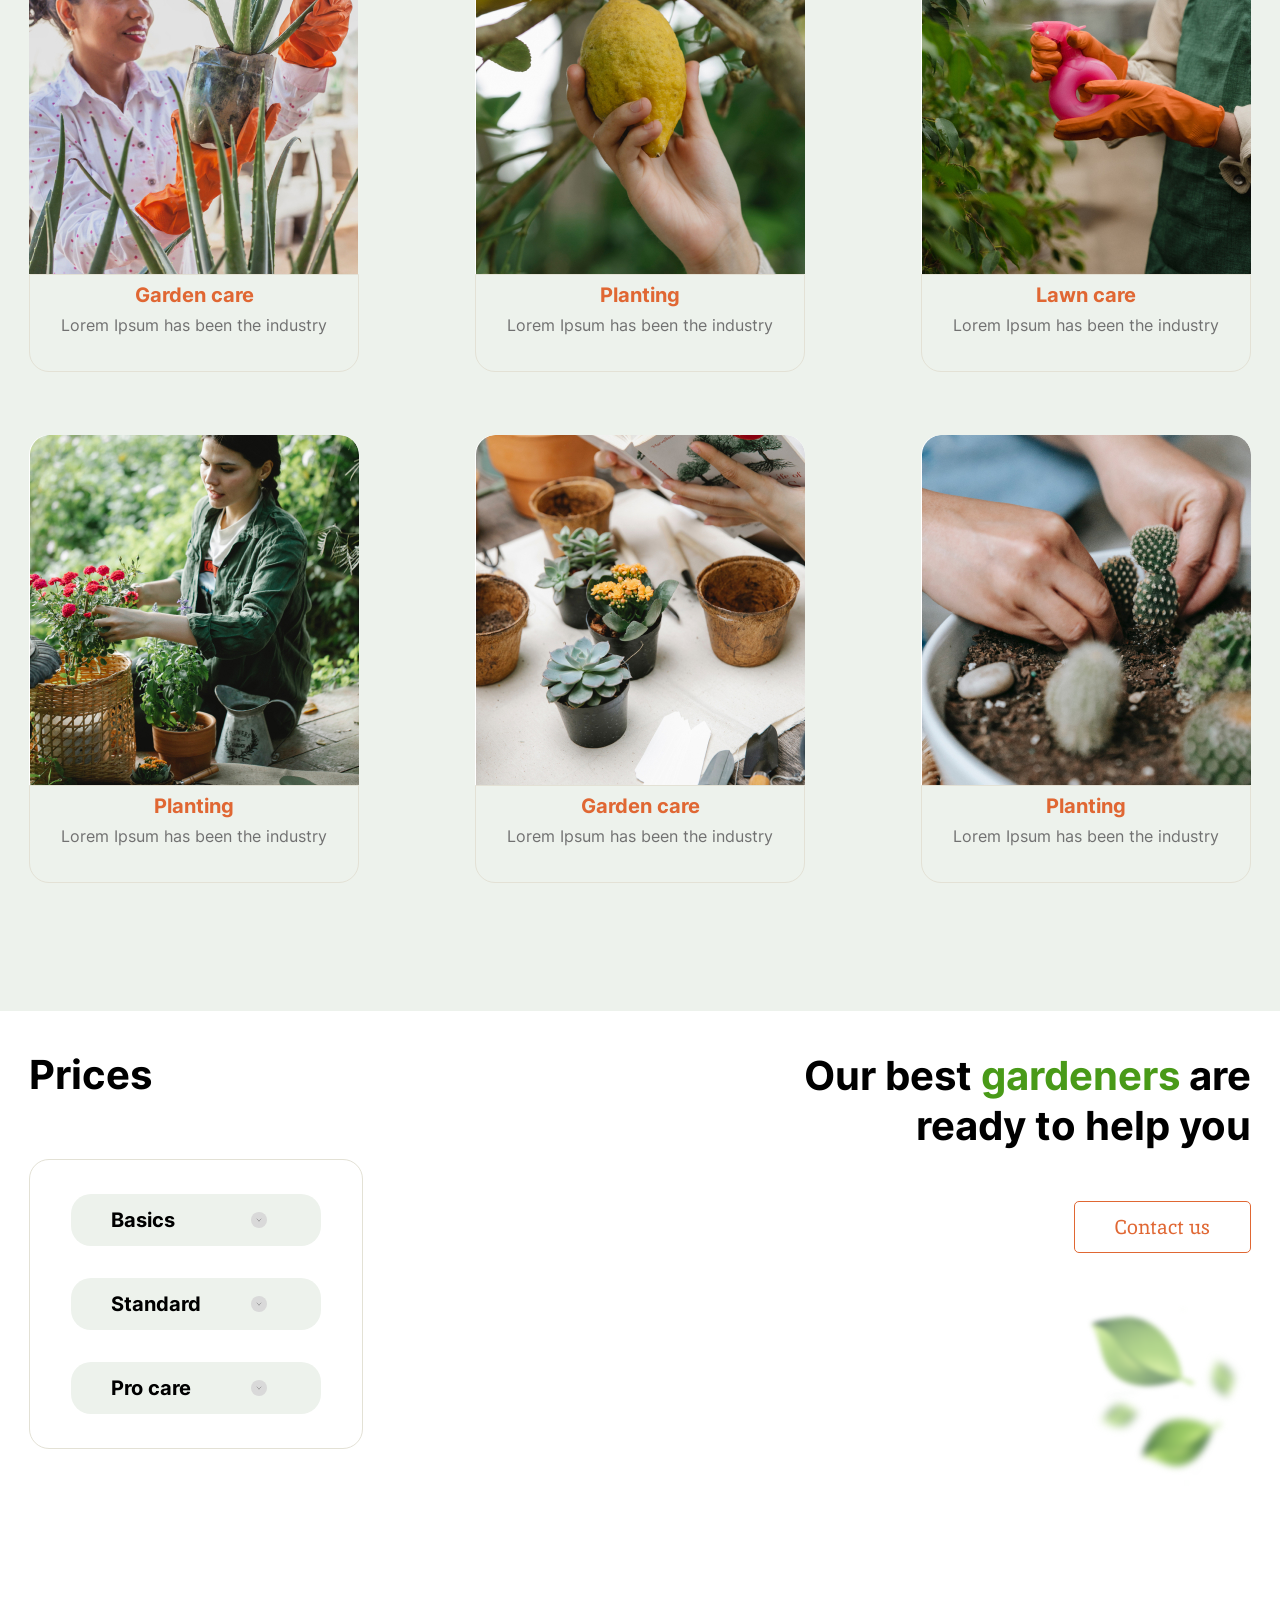
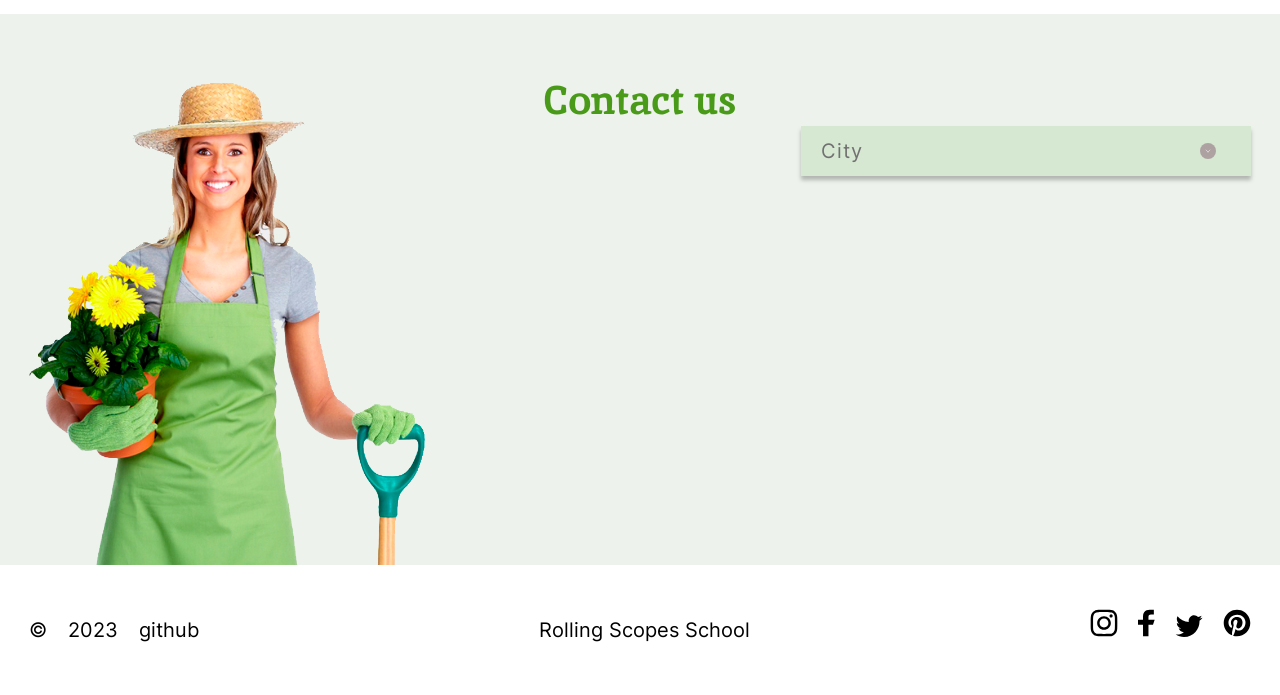
==== commit 57e567b8: "feat:finish progect plants stage 1" ====
--- a/plants/index.html
+++ b/plants/index.html
@@ -5,8 +5,10 @@
     <meta http-equiv="X-UA-Compatible" content="IE=edge">
     <meta name="viewport" content="width=device-width, initial-scale=1.0">
     <title>Plants</title>
+    <link rel="icon" type="image/x-icon" href="assets/svg/logo_plants.svg">
     <link rel="stylesheet" href="reset.css">
     <link rel="stylesheet" href="style.css">
+
 </head>
 <body>
     <header class="header">
@@ -24,16 +26,16 @@
                             <a href="#" class="header__link">Home</a>
                         </li>
                         <li class="header__item">
-                            <a href="#" class="header__link">About us</a>
-                        </li>
-                        <li class="header__item">
-                            <a href="#" class="header__link">Service</a>
-                        </li>
-                        <li class="header__item">
-                            <a href="#" class="header__link">Price</a>
-                        </li>
-                        <li class="header__item">
-                            <a href="#" class="header__link">Contacts</a>
+                            <a href="#intro" class="header__link">About us</a>
+                        </li>
+                        <li class="header__item">
+                            <a href="#service" class="header__link">Service</a>
+                        </li>
+                        <li class="header__item">
+                            <a href="#price" class="header__link">Price</a>
+                        </li>
+                        <li class="header__item">
+                            <a href="#contact" class="header__link">Contacts</a>
                         </li>
                     </ul>
                 </nav>
@@ -41,14 +43,14 @@
         </div>
     </header>
     <main class="main">
-        <section class="intro">
+        <section class="intro" id="intro">
             <div class="wrapper">
                 <div class="intro__wrapper">
                     <div class="intro-img"> <img src="assets/svg/leafs.svg" alt="leafs" class="leafs"></div>                   
                     <div class="intro__text">
                         <h1 class="intro-topic">We grow <span>plants</span> and give you oxygen</h1>
                         <p class="intro__text-article">Lorem Ipsum is simply dummy text of the printing and typesetting industry. Lorem Ipsum has been the industry's standard dummy text ever since the 1500s.</p>
-                        <a href="#" class="intro-link">LEARN MORE</a>
+                        <button class="intro-link">LEARN MORE</button>
                     </div>
                 </div>
             </div>
@@ -64,7 +66,7 @@
                 </div>
             </div>
         </section>
-        <section class="service">
+        <section class="service" id="service">
             <div class="wrapper">
                 <div class="service_wrapper">
                     <div class="service__activate">
@@ -72,13 +74,13 @@
                         <div class="service__activate-choise">
                             <ul class="service__activate-links">
                                 <li class="general-item">
-                                    <a href="#" class="general-link">Gardens</a>
+                                    <button class="general-link">Gardens</button>
                                 </li>
                                 <li class="general-item">
-                                    <a href="#" class="general-link">Lawn</a>
+                                    <button class="general-link">Lawn</button>
                                 </li>
                                 <li class="general-item">
-                                    <a href="#" class="general-link">Planting</a>
+                                    <button class="general-link">Planting</button>                                    
                                 </li>
                             </ul>
                         </div>
@@ -130,11 +132,11 @@
                 </div>
             </div>
         </section>
-        <section class="prices">
+        <section class="prices" id="price">
             <div class="wrapper">
                 <div class="prices__wrapper">
                     <div class="prices__left">
-                        <h2 class="prices__left-title">Prices</h2>
+                        <h3 class="prices__left-title">Prices</h3>
                         <div class="prices__choise">
                             <a href="#" class="accordion">Basics</a>
                             <div class="accodion__card">
@@ -174,7 +176,7 @@
                     <div class="prices__right">
                         <h2 class="prices__right-title">Our best <span>gardeners</span> are ready to help you</h2>  
                         <div class="contact-link">
-                            <a href="#" class="general-link">Contact us</a>
+                            <button class="general-link">Contact us</button>
                         </div>                        
                         <div class="leafs__small-pic">
                             <img src="assets/svg/leafs_small.svg" alt="leafs" class="leafs__small">
@@ -183,7 +185,7 @@
                 </div>                
             </div>            
         </section>
-        <section class="contact">
+        <section class="contact" id="contact">
             <div class="wrapper">
                 <div class="contact__wrapper">
                     <div class="contact__content">
@@ -209,9 +211,9 @@
             <div class="footer__wrapper">
                 <p class="git__logo"><a href="https://github.com/yashaskor" class="git__logo-link">© 2023 github</a></p>
                 <div class="rs">
-                    <a href="https://rs.school/js/" class="rs-link">Rolling Scopes School</a>
-                </div>
-                <nav class="footer__nav">
+                    <a href="https://rs.school/js-stage0/" class="rs-link">Rolling Scopes School</a>
+                </div>
+                <div class="footer__nav">
                     <ul class="footer__list">
                         <li class="footer__item">
                             <a href="https://www.instagram.com/" class="footer-link"><img src="assets/svg/insta.svg" alt="Instagram"></a>
@@ -226,10 +228,10 @@
                             <a href="https://www.pinterest.com/" class="footer-link"><img src="assets/svg/pinterest.svg" alt="Pinterest"></a>
                         </li>
                     </ul>
-                </nav>
-            </div>
-        </div>
-        
+                </div>
+            </div>
+        </div>        
     </footer>
+    <script src="index.js"></script>
 </body>
 </html>
--- a/plants/style.css
+++ b/plants/style.css
@@ -45,6 +45,7 @@
   }
 html {
     box-sizing: border-box;
+    scroll-behavior: smooth;
 }   
 *, *::before, *::after {
     box-sizing: inherit;
@@ -115,14 +116,14 @@
     background: #EDF2EC;
 }
 .intro__wrapper {
-    display: flex;
+    display: grid;
     /* flex-wrap: wrap; */
-    justify-content: space-between;
-    gap: 224.2px;
+    grid-template-columns: repeat(2,1fr);
+    column-gap: 224px;
+    padding-bottom: 62px;
 }
 .leafs {
     width: 448.8px;
-    height: 407.36px;
 }
 .intro-topic {
     padding-top: 36px;
@@ -154,6 +155,7 @@
     border: 2px solid #E06733;
     border-radius: 10px;
     transition: 0.5s;
+    background: transparent;
 }
 .intro-link:hover, .intro-link:focus, .intro-link:active {
     color: #FFFFFF;
@@ -164,11 +166,11 @@
 
 /* About styles start */
 .about__wrapper {
-    display: flex;
-    justify-content: space-between;
+    display: grid;
+    grid-template-columns: repeat(2,1fr);
     padding-top: 93px;
     padding-bottom: 94px;
-    gap: 153px;
+    column-gap: 153px;
 }
 .about-topic {
     padding-top: 68px;
@@ -185,6 +187,9 @@
 }
 .about__text span {
     color: #E06733;
+}
+.houseplant {
+     width: 464px;   
 }
 /* About styles end */
 
@@ -225,6 +230,8 @@
     padding: 12px 40px;
     text-decoration: none;
     border-radius: 5px;
+    transition: .2s;
+    background: transparent;
 }
 .general-link:hover, .general-link:focus, .general-link:active {
     border: 1px solid #E06733;
@@ -473,6 +480,11 @@
     display: flex;
     justify-content: space-between;
     align-items: center;
+    transition: .2s;
+}
+.contact-btn:hover,  .contact-btn:active, .contact-btn:focus {
+    background: #C1E698;
+    box-shadow: none;
 }
 .contact-btn active {
     background: #C1E698;
@@ -524,4 +536,5 @@
     gap: 20px;
 }
 
-/* Footer styles end */+/* Footer styles end */
+
